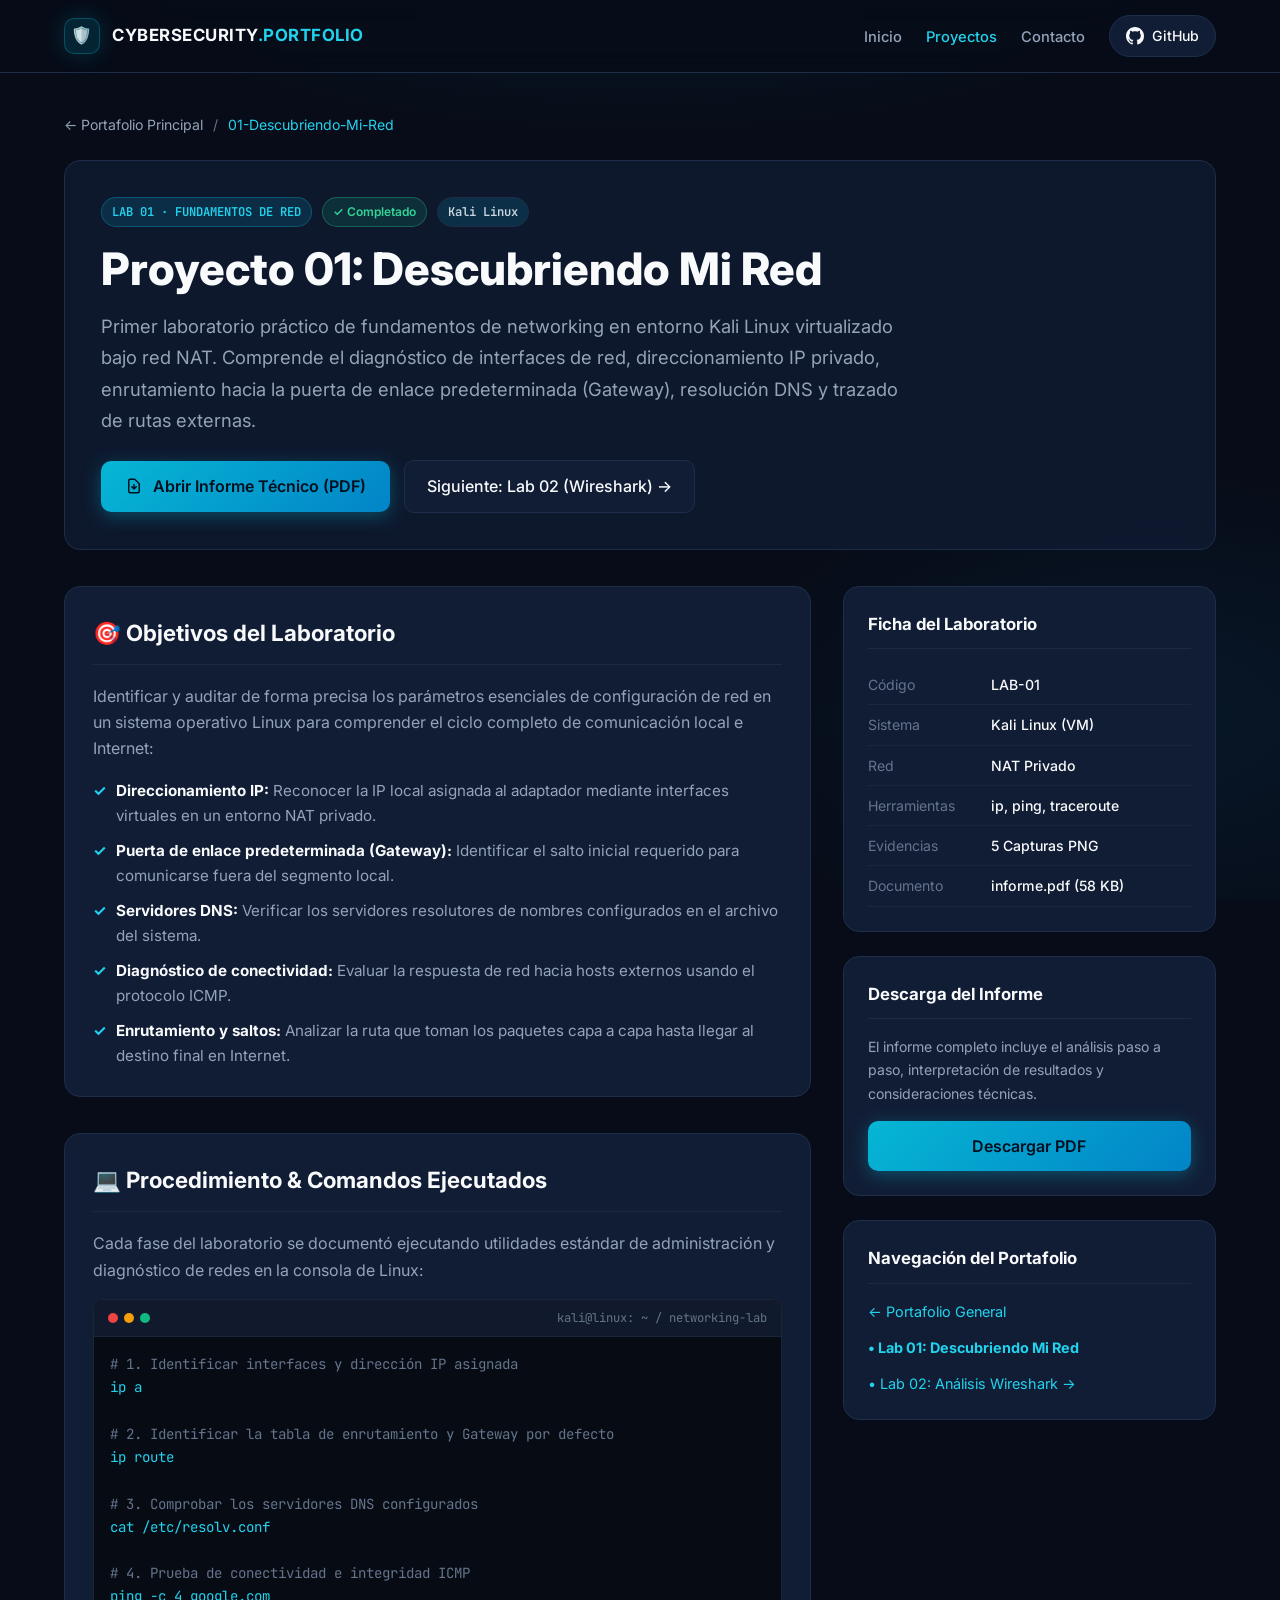
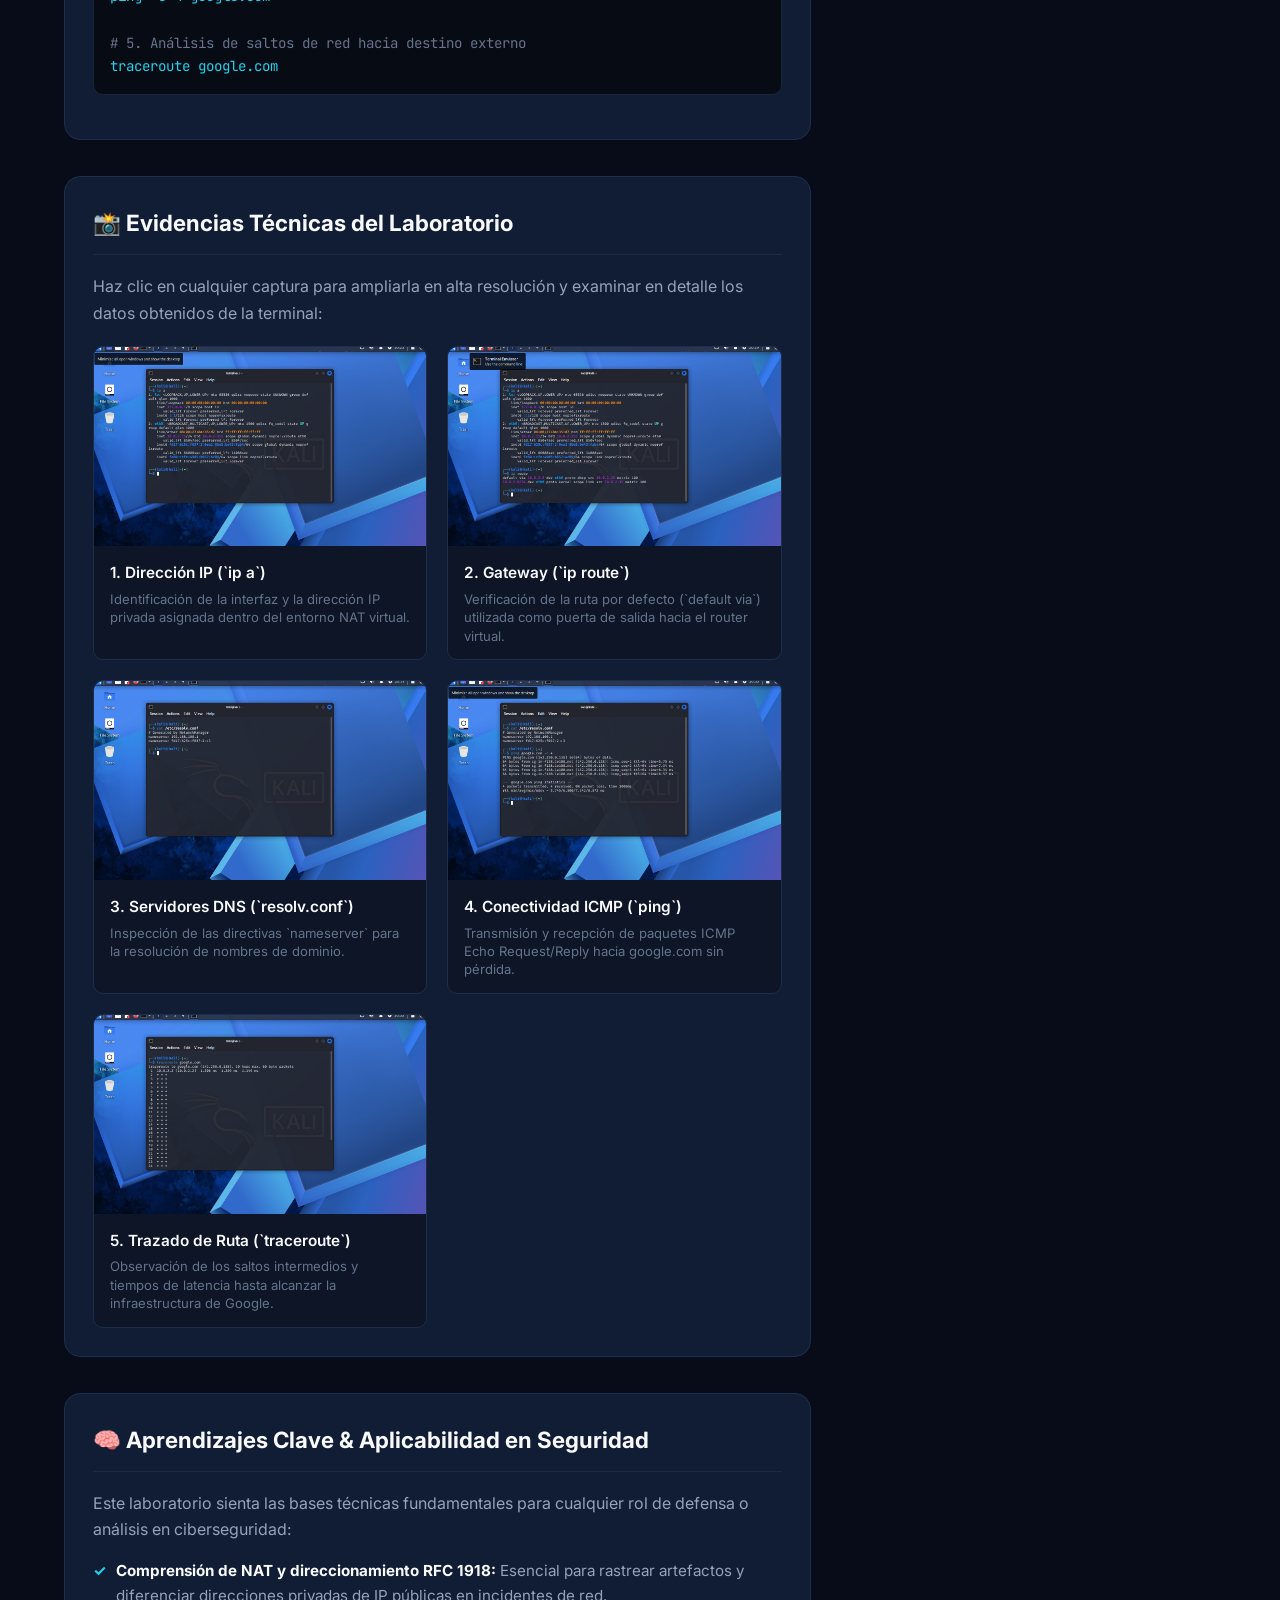
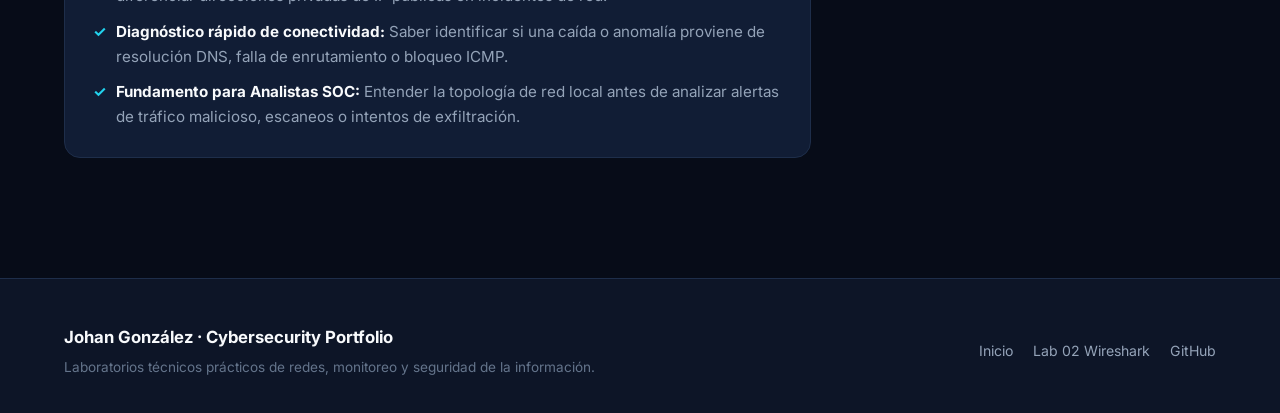
==== 01-Descubriendo-Mi-Red/index.html @ c30f796d "feat: add interactive cybersecurity portfolio website" ====
<!DOCTYPE html>
<html lang="es">

<head>
  <meta charset="UTF-8">
  <meta name="viewport" content="width=device-width, initial-scale=1.0">
  <meta name="description" content="Laboratorio 01: Fundamentos de red y conectividad en Kali Linux - Portafolio de Ciberseguridad de Johan González.">
  <title>Proyecto 01: Descubriendo Mi Red · Cybersecurity Portfolio</title>
  <link rel="preconnect" href="https://fonts.googleapis.com">
  <link rel="preconnect" href="https://fonts.gstatic.com" crossorigin>
  <link href="https://fonts.googleapis.com/css2?family=Inter:wght@400;500;600;700;800&family=JetBrains+Mono:wght@400;500;600&display=swap" rel="stylesheet">
  <link rel="stylesheet" href="../assets/css/style.css">
</head>

<body>
  <!-- Header / Barra de Navegación -->
  <header class="site-header">
    <div class="nav-container">
      <a href="../index.html" class="brand">
        <div class="brand-icon">🛡️</div>
        <div class="brand-title">CYBERSECURITY<span>.PORTFOLIO</span></div>
      </a>
      <nav>
        <ul class="nav-menu">
          <li><a href="../index.html" class="nav-link">Inicio</a></li>
          <li><a href="../index.html#proyectos" class="nav-link active">Proyectos</a></li>
          <li><a href="../index.html#contacto" class="nav-link">Contacto</a></li>
          <li>
            <a href="https://github.com/Johan-Gallegoss/cybersecurity-portfolio" target="_blank" rel="noopener noreferrer" class="btn-github">
              <svg width="18" height="18" viewBox="0 0 24 24" fill="currentColor">
                <path d="M12 0C5.37 0 0 5.37 0 12c0 5.31 3.435 9.795 8.205 11.385.6.105.825-.255.825-.57 0-.285-.015-1.23-.015-2.235-3.015.555-3.795-.735-4.035-1.41-.135-.345-.72-1.41-1.23-1.695-.42-.225-1.02-.78-.015-.795.945-.015 1.62.87 1.845 1.23 1.08 1.815 2.805 1.305 3.495.99.105-.78.42-1.305.765-1.605-2.67-.3-5.46-1.335-5.46-5.925 0-1.305.465-2.385 1.23-3.225-.12-.3-.54-1.53.12-3.18 0 0 1.005-.315 3.3 1.23.96-.27 1.98-.405 3-.405s2.04.135 3 .405c2.295-1.56 3.3-1.23 3.3-1.23.66 1.65.24 2.88.12 3.18.765.84 1.23 1.905 1.23 3.225 0 4.605-2.805 5.625-5.475 5.925.435.375.81 1.095.81 2.22 0 1.605-.015 2.895-.015 3.3 0 .315.225.69.825.57A12.02 12.02 0 0024 12c0-6.63-5.37-12-12-12z"/>
              </svg>
              <span>GitHub</span>
            </a>
          </li>
        </ul>
      </nav>
    </div>
  </header>

  <!-- Contenedor Principal -->
  <main class="main-wrapper">
    <!-- Migas de Pan -->
    <nav class="breadcrumb" aria-label="Breadcrumb">
      <a href="../index.html">← Portafolio Principal</a>
      <span>/</span>
      <span style="color: var(--cyan-bright);">01-Descubriendo-Mi-Red</span>
    </nav>

    <!-- Cabecera del Proyecto -->
    <header class="project-detail-header">
      <div class="header-badges">
        <span class="card-badge">LAB 01 · FUNDAMENTOS DE RED</span>
        <span class="status-badge completed">✓ Completado</span>
        <span class="card-badge" style="color: #cbd5e1; border-color: var(--border-subtle);">Kali Linux</span>
      </div>
      <h1>Proyecto 01: Descubriendo Mi Red</h1>
      <p class="project-lead">
        Primer laboratorio práctico de fundamentos de networking en entorno Kali Linux virtualizado bajo red NAT.
        Comprende el diagnóstico de interfaces de red, direccionamiento IP privado, enrutamiento hacia la puerta de enlace predeterminada (Gateway), resolución DNS y trazado de rutas externas.
      </p>
      <div class="header-cta-row">
        <a href="./informe.pdf" target="_blank" rel="noopener noreferrer" class="btn-primary">
          <svg width="18" height="18" fill="none" stroke="currentColor" stroke-width="2" viewBox="0 0 24 24">
            <path stroke-linecap="round" stroke-linejoin="round" d="M12 10v6m0 0l-3-3m3 3l3-3m2 8H7a2 2 0 01-2-2V5a2 2 0 012-2h5.586a1 1 0 01.707.293l5.414 5.414a1 1 0 01.293.707V19a2 2 0 01-2 2z"/>
          </svg>
          Abrir Informe Técnico (PDF)
        </a>
        <a href="../02-Wireshark-Traffic-Analysis/index.html" class="btn-secondary">
          Siguiente: Lab 02 (Wireshark) →
        </a>
      </div>
    </header>

    <!-- Contenido y Sidebar -->
    <div class="detail-grid">
      <!-- Columna Principal -->
      <section class="detail-main">
        <!-- Bloque de Objetivos -->
        <article class="content-block">
          <h2>🎯 Objetivos del Laboratorio</h2>
          <p>
            Identificar y auditar de forma precisa los parámetros esenciales de configuración de red en un sistema operativo Linux para comprender el ciclo completo de comunicación local e Internet:
          </p>
          <ul class="check-list">
            <li><span class="check-icon">✓</span> <span><strong>Direccionamiento IP:</strong> Reconocer la IP local asignada al adaptador mediante interfaces virtuales en un entorno NAT privado.</span></li>
            <li><span class="check-icon">✓</span> <span><strong>Puerta de enlace predeterminada (Gateway):</strong> Identificar el salto inicial requerido para comunicarse fuera del segmento local.</span></li>
            <li><span class="check-icon">✓</span> <span><strong>Servidores DNS:</strong> Verificar los servidores resolutores de nombres configurados en el archivo del sistema.</span></li>
            <li><span class="check-icon">✓</span> <span><strong>Diagnóstico de conectividad:</strong> Evaluar la respuesta de red hacia hosts externos usando el protocolo ICMP.</span></li>
            <li><span class="check-icon">✓</span> <span><strong>Enrutamiento y saltos:</strong> Analizar la ruta que toman los paquetes capa a capa hasta llegar al destino final en Internet.</span></li>
          </ul>
        </article>

        <!-- Bloque de Procedimiento y Comandos -->
        <article class="content-block">
          <h2>💻 Procedimiento &amp; Comandos Ejecutados</h2>
          <p>
            Cada fase del laboratorio se documentó ejecutando utilidades estándar de administración y diagnóstico de redes en la consola de Linux:
          </p>

          <div class="terminal-block">
            <div class="terminal-header">
              <div class="terminal-dots">
                <span class="dot red"></span>
                <span class="dot yellow"></span>
                <span class="dot green"></span>
              </div>
              <span class="terminal-title">kali@linux: ~ / networking-lab</span>
            </div>
            <div class="terminal-body">
              <span class="comment"># 1. Identificar interfaces y dirección IP asignada</span><br>
              <span class="cmd">ip a</span><br><br>
              <span class="comment"># 2. Identificar la tabla de enrutamiento y Gateway por defecto</span><br>
              <span class="cmd">ip route</span><br><br>
              <span class="comment"># 3. Comprobar los servidores DNS configurados</span><br>
              <span class="cmd">cat /etc/resolv.conf</span><br><br>
              <span class="comment"># 4. Prueba de conectividad e integridad ICMP</span><br>
              <span class="cmd">ping -c 4 google.com</span><br><br>
              <span class="comment"># 5. Análisis de saltos de red hacia destino externo</span><br>
              <span class="cmd">traceroute google.com</span>
            </div>
          </div>
        </article>

        <!-- Bloque de Evidencia / Capturas -->
        <article class="content-block">
          <h2>📸 Evidencias Técnicas del Laboratorio</h2>
          <p>
            Haz clic en cualquier captura para ampliarla en alta resolución y examinar en detalle los datos obtenidos de la terminal:
          </p>

          <div class="evidence-gallery">
            <!-- Captura 1 -->
            <div class="evidence-card" tabindex="0">
              <div class="evidence-thumb-wrap">
                <img src="./capturas/captura1_ip.png" alt="Captura 1: Identificación de dirección IP con ip a" loading="lazy">
                <div class="zoom-overlay">🔍 Ver captura completa</div>
              </div>
              <div class="evidence-info">
                <h4>1. Dirección IP (`ip a`)</h4>
                <p>Identificación de la interfaz y la dirección IP privada asignada dentro del entorno NAT virtual.</p>
              </div>
            </div>

            <!-- Captura 2 -->
            <div class="evidence-card" tabindex="0">
              <div class="evidence-thumb-wrap">
                <img src="./capturas/captura2_gateway.png" alt="Captura 2: Identificación de Gateway con ip route" loading="lazy">
                <div class="zoom-overlay">🔍 Ver captura completa</div>
              </div>
              <div class="evidence-info">
                <h4>2. Gateway (`ip route`)</h4>
                <p>Verificación de la ruta por defecto (`default via`) utilizada como puerta de salida hacia el router virtual.</p>
              </div>
            </div>

            <!-- Captura 3 -->
            <div class="evidence-card" tabindex="0">
              <div class="evidence-thumb-wrap">
                <img src="./capturas/captura3_dns.png" alt="Captura 3: Servidores DNS en /etc/resolv.conf" loading="lazy">
                <div class="zoom-overlay">🔍 Ver captura completa</div>
              </div>
              <div class="evidence-info">
                <h4>3. Servidores DNS (`resolv.conf`)</h4>
                <p>Inspección de las directivas `nameserver` para la resolución de nombres de dominio.</p>
              </div>
            </div>

            <!-- Captura 4 -->
            <div class="evidence-card" tabindex="0">
              <div class="evidence-thumb-wrap">
                <img src="./capturas/captura4_ping.png" alt="Captura 4: Prueba de conectividad con ping" loading="lazy">
                <div class="zoom-overlay">🔍 Ver captura completa</div>
              </div>
              <div class="evidence-info">
                <h4>4. Conectividad ICMP (`ping`)</h4>
                <p>Transmisión y recepción de paquetes ICMP Echo Request/Reply hacia google.com sin pérdida.</p>
              </div>
            </div>

            <!-- Captura 5 -->
            <div class="evidence-card" tabindex="0">
              <div class="evidence-thumb-wrap">
                <img src="./capturas/captura5_traceroute.png" alt="Captura 5: Trazado de ruta con traceroute" loading="lazy">
                <div class="zoom-overlay">🔍 Ver captura completa</div>
              </div>
              <div class="evidence-info">
                <h4>5. Trazado de Ruta (`traceroute`)</h4>
                <p>Observación de los saltos intermedios y tiempos de latencia hasta alcanzar la infraestructura de Google.</p>
              </div>
            </div>
          </div>
        </article>

        <!-- Bloque de Conclusiones -->
        <article class="content-block">
          <h2>🧠 Aprendizajes Clave &amp; Aplicabilidad en Seguridad</h2>
          <p>
            Este laboratorio sienta las bases técnicas fundamentales para cualquier rol de defensa o análisis en ciberseguridad:
          </p>
          <ul class="check-list">
            <li><span class="check-icon">✓</span> <span><strong>Comprensión de NAT y direccionamiento RFC 1918:</strong> Esencial para rastrear artefactos y diferenciar direcciones privadas de IP públicas en incidentes de red.</span></li>
            <li><span class="check-icon">✓</span> <span><strong>Diagnóstico rápido de conectividad:</strong> Saber identificar si una caída o anomalía proviene de resolución DNS, falla de enrutamiento o bloqueo ICMP.</span></li>
            <li><span class="check-icon">✓</span> <span><strong>Fundamento para Analistas SOC:</strong> Entender la topología de red local antes de analizar alertas de tráfico malicioso, escaneos o intentos de exfiltración.</span></li>
          </ul>
        </article>
      </section>

      <!-- Sidebar -->
      <aside class="detail-sidebar">
        <div class="sidebar-card">
          <h3>Ficha del Laboratorio</h3>
          <table class="meta-table">
            <tbody>
              <tr>
                <td>Código</td>
                <td>LAB-01</td>
              </tr>
              <tr>
                <td>Sistema</td>
                <td>Kali Linux (VM)</td>
              </tr>
              <tr>
                <td>Red</td>
                <td>NAT Privado</td>
              </tr>
              <tr>
                <td>Herramientas</td>
                <td>ip, ping, traceroute</td>
              </tr>
              <tr>
                <td>Evidencias</td>
                <td>5 Capturas PNG</td>
              </tr>
              <tr>
                <td>Documento</td>
                <td>informe.pdf (58 KB)</td>
              </tr>
            </tbody>
          </table>
        </div>

        <div class="sidebar-card">
          <h3>Descarga del Informe</h3>
          <p style="font-size: 0.88rem; color: var(--text-secondary); margin-bottom: 16px;">
            El informe completo incluye el análisis paso a paso, interpretación de resultados y consideraciones técnicas.
          </p>
          <a href="./informe.pdf" target="_blank" rel="noopener noreferrer" class="btn-primary" style="width: 100%; justify-content: center;">
            Descargar PDF
          </a>
        </div>

        <div class="sidebar-card">
          <h3>Navegación del Portafolio</h3>
          <ul style="list-style: none; display: flex; flex-direction: column; gap: 12px; font-size: 0.9rem;">
            <li><a href="../index.html">← Portafolio General</a></li>
            <li><strong style="color: var(--cyan-bright);">• Lab 01: Descubriendo Mi Red</strong></li>
            <li><a href="../02-Wireshark-Traffic-Analysis/index.html">• Lab 02: Análisis Wireshark →</a></li>
          </ul>
        </div>
      </aside>
    </div>
  </main>

  <!-- Footer -->
  <footer class="site-footer">
    <div class="footer-container">
      <div class="footer-info">
        <h4>Johan González · Cybersecurity Portfolio</h4>
        <p>Laboratorios técnicos prácticos de redes, monitoreo y seguridad de la información.</p>
      </div>
      <div class="footer-links">
        <a href="../index.html">Inicio</a>
        <a href="../02-Wireshark-Traffic-Analysis/index.html">Lab 02 Wireshark</a>
        <a href="https://github.com/Johan-Gallegoss/cybersecurity-portfolio" target="_blank" rel="noopener noreferrer">GitHub</a>
      </div>
    </div>
  </footer>

  <script src="../assets/js/main.js"></script>
</body>

</html>
---- assets/css/style.css ----
/* ==========================================================================
   Cybersecurity Portfolio - Estilos Principales
   Diseño: Tema Oscuro Tecnológico (Deep Navy, Slate & Cyber Cyan)
   ========================================================================== */

:root {
  --bg-primary: #070c18;
  --bg-secondary: #0d1527;
  --bg-card: #111d35;
  --bg-card-hover: #162544;
  --bg-card-glass: rgba(17, 29, 53, 0.75);
  --bg-terminal: #070b14;

  --border-subtle: #1e2e4a;
  --border-accent: rgba(34, 211, 238, 0.25);
  --border-accent-bright: #22d3ee;

  --cyan-primary: #06b6d4;
  --cyan-bright: #22d3ee;
  --cyan-glow: #67e8f9;
  --cyan-dim: rgba(6, 182, 212, 0.15);
  --cyan-dim-border: rgba(6, 182, 212, 0.3);

  --accent-amber: #f59e0b;
  --accent-amber-dim: rgba(245, 158, 11, 0.15);
  --accent-emerald: #10b981;
  --accent-emerald-dim: rgba(16, 185, 129, 0.15);

  --text-primary: #f8fafc;
  --text-secondary: #94a3b8;
  --text-muted: #64748b;

  --radius-sm: 6px;
  --radius-md: 10px;
  --radius-lg: 16px;
  --radius-full: 9999px;

  --shadow-card: 0 10px 30px -10px rgba(0, 0, 0, 0.5);
  --shadow-glow: 0 0 25px rgba(34, 211, 238, 0.18);

  --font-sans: 'Inter', -apple-system, BlinkMacSystemFont, 'Segoe UI', Roboto, Helvetica, Arial, sans-serif;
  --font-mono: 'JetBrains Mono', 'Fira Code', Consolas, Monaco, monospace;

  --transition-normal: 0.25s cubic-bezier(0.4, 0, 0.2, 1);
}

/* Reset y base */
*, *::before, *::after {
  box-sizing: border-box;
  margin: 0;
  padding: 0;
}

html {
  scroll-behavior: smooth;
}

body {
  font-family: var(--font-sans);
  background-color: var(--bg-primary);
  color: var(--text-primary);
  line-height: 1.65;
  min-height: 100vh;
  display: flex;
  flex-direction: column;
  background-image: 
    radial-gradient(ellipse 80% 50% at 50% -20%, rgba(6, 182, 212, 0.15), transparent 70%),
    radial-gradient(ellipse 50% 40% at 90% 80%, rgba(14, 165, 233, 0.08), transparent 70%);
  background-attachment: fixed;
}

a {
  color: var(--cyan-bright);
  text-decoration: none;
  transition: color var(--transition-normal);
}

a:hover {
  color: var(--cyan-glow);
}

/* ==========================================================================
   Header & Navegación
   ========================================================================== */
.site-header {
  position: sticky;
  top: 0;
  z-index: 100;
  background: rgba(7, 12, 24, 0.85);
  backdrop-filter: blur(14px);
  -webkit-backdrop-filter: blur(14px);
  border-bottom: 1px solid var(--border-subtle);
  padding: 0 5%;
}

.nav-container {
  max-width: 1200px;
  margin: 0 auto;
  height: 72px;
  display: flex;
  justify-content: space-between;
  align-items: center;
  gap: 20px;
}

.brand {
  display: flex;
  align-items: center;
  gap: 12px;
  font-weight: 700;
  letter-spacing: 0.5px;
  color: var(--text-primary);
  font-size: 1.05rem;
}

.brand-icon {
  width: 36px;
  height: 36px;
  background: var(--cyan-dim);
  border: 1px solid var(--cyan-dim-border);
  border-radius: var(--radius-md);
  display: flex;
  align-items: center;
  justify-content: center;
  color: var(--cyan-bright);
  box-shadow: var(--shadow-glow);
}

.brand-title span {
  color: var(--cyan-bright);
}

.nav-menu {
  display: flex;
  align-items: center;
  gap: 24px;
  list-style: none;
}

.nav-link {
  color: var(--text-secondary);
  font-size: 0.92rem;
  font-weight: 500;
  transition: color var(--transition-normal);
}

.nav-link:hover, .nav-link.active {
  color: var(--cyan-bright);
}

.btn-github {
  display: inline-flex;
  align-items: center;
  gap: 8px;
  background: var(--bg-card);
  color: var(--text-primary);
  padding: 8px 16px;
  border-radius: var(--radius-full);
  border: 1px solid var(--border-subtle);
  font-size: 0.88rem;
  font-weight: 500;
  transition: all var(--transition-normal);
}

.btn-github:hover {
  background: var(--bg-card-hover);
  border-color: var(--cyan-bright);
  color: var(--text-primary);
  transform: translateY(-1px);
}

/* ==========================================================================
   Contenedor Principal
   ========================================================================== */
.main-wrapper {
  flex: 1;
  max-width: 1200px;
  width: 90%;
  margin: 40px auto 80px auto;
}

/* ==========================================================================
   Hero Section
   ========================================================================== */
.hero {
  padding: 40px 0 60px 0;
  display: grid;
  grid-template-columns: 1fr;
  gap: 28px;
}

.badge-tag {
  display: inline-flex;
  align-items: center;
  gap: 8px;
  background: var(--cyan-dim);
  border: 1px solid var(--cyan-dim-border);
  color: var(--cyan-bright);
  padding: 6px 14px;
  border-radius: var(--radius-full);
  font-size: 0.8rem;
  font-weight: 600;
  letter-spacing: 0.5px;
  text-transform: uppercase;
  width: fit-content;
}

.badge-tag .pulse-dot {
  width: 8px;
  height: 8px;
  background-color: var(--cyan-bright);
  border-radius: 50%;
  box-shadow: 0 0 10px var(--cyan-bright);
  animation: pulse 2s infinite;
}

@keyframes pulse {
  0% { opacity: 1; transform: scale(1); }
  50% { opacity: 0.4; transform: scale(0.85); }
  100% { opacity: 1; transform: scale(1); }
}

.hero h1 {
  font-size: clamp(2.4rem, 5vw, 3.8rem);
  font-weight: 800;
  line-height: 1.15;
  letter-spacing: -0.5px;
}

.hero h1 .gradient-text {
  background: linear-gradient(135deg, #f8fafc 30%, var(--cyan-bright) 100%);
  -webkit-background-clip: text;
  -webkit-text-fill-color: transparent;
}

.hero-subtitle {
  font-size: 1.25rem;
  color: var(--cyan-glow);
  font-weight: 500;
  margin-top: -8px;
}

.hero-description {
  max-width: 760px;
  color: var(--text-secondary);
  font-size: 1.05rem;
  line-height: 1.75;
}

.hero-actions {
  display: flex;
  flex-wrap: wrap;
  gap: 16px;
  margin-top: 10px;
}

.btn-primary {
  display: inline-flex;
  align-items: center;
  gap: 10px;
  background: linear-gradient(135deg, var(--cyan-primary), #0284c7);
  color: #04101e;
  font-weight: 600;
  padding: 12px 24px;
  border-radius: var(--radius-md);
  box-shadow: 0 4px 18px rgba(6, 182, 212, 0.35);
  transition: all var(--transition-normal);
  border: none;
  cursor: pointer;
}

.btn-primary:hover {
  transform: translateY(-2px);
  box-shadow: 0 6px 24px rgba(6, 182, 212, 0.5);
  color: #020b15;
}

.btn-secondary {
  display: inline-flex;
  align-items: center;
  gap: 10px;
  background: var(--bg-card);
  color: var(--text-primary);
  font-weight: 500;
  padding: 12px 22px;
  border-radius: var(--radius-md);
  border: 1px solid var(--border-subtle);
  transition: all var(--transition-normal);
}

.btn-secondary:hover {
  background: var(--bg-card-hover);
  border-color: var(--cyan-bright);
  color: var(--text-primary);
  transform: translateY(-2px);
}

/* ==========================================================================
   Stats / Highlights Bar
   ========================================================================== */
.highlight-strip {
  display: grid;
  grid-template-columns: repeat(auto-fit, minmax(220px, 1fr));
  gap: 16px;
  margin: 10px 0 60px 0;
}

.stat-box {
  background: var(--bg-card-glass);
  backdrop-filter: blur(8px);
  border: 1px solid var(--border-subtle);
  border-radius: var(--radius-lg);
  padding: 20px;
  display: flex;
  align-items: center;
  gap: 16px;
  transition: border-color var(--transition-normal);
}

.stat-box:hover {
  border-color: var(--border-accent);
}

.stat-icon {
  width: 44px;
  height: 44px;
  border-radius: var(--radius-md);
  background: var(--cyan-dim);
  border: 1px solid var(--cyan-dim-border);
  display: flex;
  align-items: center;
  justify-content: center;
  color: var(--cyan-bright);
  font-size: 1.25rem;
  flex-shrink: 0;
}

.stat-info h4 {
  font-size: 1.1rem;
  font-weight: 700;
  color: var(--text-primary);
}

.stat-info p {
  font-size: 0.85rem;
  color: var(--text-secondary);
}

/* ==========================================================================
   Secciones y Títulos
   ========================================================================== */
.section-header {
  margin-bottom: 30px;
}

.section-label {
  color: var(--cyan-bright);
  font-size: 0.82rem;
  font-weight: 700;
  text-transform: uppercase;
  letter-spacing: 1.5px;
  display: block;
  margin-bottom: 6px;
}

.section-title {
  font-size: 2rem;
  font-weight: 700;
  color: var(--text-primary);
}

.section-desc {
  color: var(--text-secondary);
  font-size: 0.98rem;
  margin-top: 6px;
  max-width: 650px;
}

/* ==========================================================================
   Grid de Proyectos & Tarjetas
   ========================================================================== */
.projects-grid {
  display: grid;
  grid-template-columns: repeat(auto-fit, minmax(340px, 1fr));
  gap: 28px;
  margin-bottom: 70px;
}

.project-card {
  background: var(--bg-card-glass);
  backdrop-filter: blur(10px);
  border: 1px solid var(--border-subtle);
  border-radius: var(--radius-lg);
  overflow: hidden;
  display: flex;
  flex-direction: column;
  transition: transform var(--transition-normal), border-color var(--transition-normal), box-shadow var(--transition-normal);
  position: relative;
}

.project-card:hover {
  transform: translateY(-6px);
  border-color: var(--cyan-bright);
  box-shadow: 0 16px 36px -12px rgba(0, 0, 0, 0.6), var(--shadow-glow);
}

.card-top {
  padding: 24px 24px 0 24px;
  display: flex;
  justify-content: space-between;
  align-items: center;
}

.card-badge {
  font-family: var(--font-mono);
  font-size: 0.76rem;
  font-weight: 600;
  color: var(--cyan-bright);
  background: var(--cyan-dim);
  padding: 4px 10px;
  border-radius: var(--radius-full);
  border: 1px solid var(--cyan-dim-border);
}

.status-badge {
  font-size: 0.75rem;
  padding: 4px 10px;
  border-radius: var(--radius-full);
  font-weight: 600;
}

.status-badge.completed {
  background: var(--accent-emerald-dim);
  color: #34d399;
  border: 1px solid rgba(52, 211, 153, 0.3);
}

.status-badge.dev {
  background: var(--accent-amber-dim);
  color: #fbbf24;
  border: 1px solid rgba(251, 191, 36, 0.3);
}

.card-body {
  padding: 20px 24px;
  flex: 1;
  display: flex;
  flex-direction: column;
}

.card-body h3 {
  font-size: 1.35rem;
  font-weight: 700;
  margin-bottom: 10px;
  line-height: 1.3;
}

.card-body p {
  color: var(--text-secondary);
  font-size: 0.94rem;
  line-height: 1.6;
  margin-bottom: 18px;
  flex: 1;
}

.tech-tags {
  display: flex;
  flex-wrap: wrap;
  gap: 7px;
  margin-bottom: 18px;
}

.tech-tag {
  background: rgba(15, 23, 42, 0.8);
  border: 1px solid var(--border-subtle);
  color: #cbd5e1;
  font-size: 0.74rem;
  padding: 4px 9px;
  border-radius: var(--radius-sm);
  font-family: var(--font-mono);
}

.evidence-meta {
  display: flex;
  gap: 16px;
  padding-top: 14px;
  border-top: 1px solid rgba(255, 255, 255, 0.06);
  font-size: 0.83rem;
  color: var(--text-muted);
}

.evidence-meta span {
  display: flex;
  align-items: center;
  gap: 6px;
}

.card-footer {
  padding: 16px 24px;
  background: rgba(13, 21, 39, 0.5);
  border-top: 1px solid var(--border-subtle);
  display: flex;
  justify-content: space-between;
  align-items: center;
  gap: 12px;
}

.btn-card-link {
  display: inline-flex;
  align-items: center;
  gap: 6px;
  font-weight: 600;
  font-size: 0.92rem;
  color: var(--cyan-bright);
}

.btn-card-link:hover {
  gap: 10px;
}

.btn-pdf-quick {
  color: var(--text-secondary);
  font-size: 0.82rem;
  display: inline-flex;
  align-items: center;
  gap: 5px;
  padding: 5px 10px;
  border-radius: var(--radius-sm);
  background: rgba(255, 255, 255, 0.04);
}

.btn-pdf-quick:hover {
  background: rgba(255, 255, 255, 0.09);
  color: var(--text-primary);
}

/* ==========================================================================
   Áreas Técnicas & Skills
   ========================================================================== */
.skills-grid {
  display: grid;
  grid-template-columns: repeat(auto-fit, minmax(260px, 1fr));
  gap: 18px;
  margin-bottom: 70px;
}

.skill-card {
  background: var(--bg-card);
  border: 1px solid var(--border-subtle);
  border-radius: var(--radius-md);
  padding: 20px;
  transition: border-color var(--transition-normal);
}

.skill-card:hover {
  border-color: var(--border-accent);
}

.skill-header {
  display: flex;
  align-items: center;
  gap: 12px;
  margin-bottom: 10px;
}

.skill-icon {
  font-size: 1.4rem;
}

.skill-card h4 {
  font-size: 1.05rem;
  font-weight: 600;
  color: var(--text-primary);
}

.skill-card p {
  font-size: 0.86rem;
  color: var(--text-secondary);
  line-height: 1.5;
}

/* ==========================================================================
   Páginas de Detalle de Proyecto (Lab Views)
   ========================================================================== */
.breadcrumb {
  display: flex;
  align-items: center;
  gap: 10px;
  font-size: 0.88rem;
  color: var(--text-muted);
  margin-bottom: 24px;
}

.breadcrumb a {
  color: var(--text-secondary);
}

.breadcrumb a:hover {
  color: var(--cyan-bright);
}

.project-detail-header {
  background: var(--bg-card-glass);
  backdrop-filter: blur(10px);
  border: 1px solid var(--border-subtle);
  border-radius: var(--radius-lg);
  padding: 36px;
  margin-bottom: 36px;
}

.header-badges {
  display: flex;
  flex-wrap: wrap;
  gap: 10px;
  margin-bottom: 16px;
}

.project-detail-header h1 {
  font-size: clamp(2rem, 4vw, 2.8rem);
  font-weight: 800;
  line-height: 1.2;
  margin-bottom: 14px;
}

.project-lead {
  font-size: 1.15rem;
  color: var(--text-secondary);
  max-width: 820px;
  line-height: 1.7;
  margin-bottom: 24px;
}

.header-cta-row {
  display: flex;
  flex-wrap: wrap;
  align-items: center;
  gap: 14px;
}

.detail-grid {
  display: grid;
  grid-template-columns: 2fr 1fr;
  gap: 32px;
  margin-bottom: 40px;
}

@media (max-width: 900px) {
  .detail-grid {
    grid-template-columns: 1fr;
  }
}

.detail-main {
  display: flex;
  flex-direction: column;
  gap: 36px;
}

.content-block {
  background: var(--bg-card);
  border: 1px solid var(--border-subtle);
  border-radius: var(--radius-lg);
  padding: 28px;
}

.content-block h2 {
  font-size: 1.4rem;
  font-weight: 700;
  margin-bottom: 18px;
  display: flex;
  align-items: center;
  gap: 10px;
  color: var(--text-primary);
  border-bottom: 1px solid rgba(255, 255, 255, 0.06);
  padding-bottom: 12px;
}

.content-block p {
  color: var(--text-secondary);
  margin-bottom: 16px;
}

.check-list {
  list-style: none;
  display: flex;
  flex-direction: column;
  gap: 10px;
  margin-top: 12px;
}

.check-list li {
  display: flex;
  align-items: flex-start;
  gap: 10px;
  color: var(--text-secondary);
  font-size: 0.95rem;
}

.check-list li strong {
  color: var(--text-primary);
}

.check-icon {
  color: var(--cyan-bright);
  font-weight: bold;
  flex-shrink: 0;
}

/* Sidebar de metadatos */
.detail-sidebar {
  display: flex;
  flex-direction: column;
  gap: 24px;
}

.sidebar-card {
  background: var(--bg-card);
  border: 1px solid var(--border-subtle);
  border-radius: var(--radius-lg);
  padding: 24px;
}

.sidebar-card h3 {
  font-size: 1.05rem;
  font-weight: 700;
  margin-bottom: 16px;
  color: var(--text-primary);
  border-bottom: 1px solid rgba(255, 255, 255, 0.06);
  padding-bottom: 10px;
}

.meta-table {
  width: 100%;
  border-collapse: collapse;
}

.meta-table td {
  padding: 8px 0;
  font-size: 0.88rem;
  border-bottom: 1px solid rgba(255, 255, 255, 0.04);
}

.meta-table td:first-child {
  color: var(--text-muted);
  width: 38%;
}

.meta-table td:last-child {
  color: var(--text-primary);
  font-weight: 500;
}

/* Terminal Mockup */
.terminal-block {
  background: var(--bg-terminal);
  border: 1px solid #1a2538;
  border-radius: var(--radius-md);
  overflow: hidden;
  margin: 16px 0;
  font-family: var(--font-mono);
  font-size: 0.88rem;
}

.terminal-header {
  background: #111a2d;
  padding: 8px 14px;
  display: flex;
  align-items: center;
  justify-content: space-between;
  border-bottom: 1px solid #1a2538;
}

.terminal-dots {
  display: flex;
  gap: 6px;
}

.dot {
  width: 10px;
  height: 10px;
  border-radius: 50%;
}
.dot.red { background: #ef4444; }
.dot.yellow { background: #f59e0b; }
.dot.green { background: #10b981; }

.terminal-title {
  color: var(--text-muted);
  font-size: 0.76rem;
}

.terminal-body {
  padding: 16px;
  overflow-x: auto;
  color: #e2e8f0;
}

.terminal-body .cmd {
  color: var(--cyan-bright);
}

.terminal-body .comment {
  color: var(--text-muted);
}

/* ==========================================================================
   Galería de Capturas de Evidencia
   ========================================================================== */
.evidence-gallery {
  display: grid;
  grid-template-columns: repeat(auto-fit, minmax(300px, 1fr));
  gap: 20px;
  margin-top: 20px;
}

.evidence-card {
  background: var(--bg-secondary);
  border: 1px solid var(--border-subtle);
  border-radius: var(--radius-md);
  overflow: hidden;
  transition: all var(--transition-normal);
  cursor: pointer;
  display: flex;
  flex-direction: column;
}

.evidence-card:hover {
  transform: translateY(-4px);
  border-color: var(--cyan-bright);
  box-shadow: 0 10px 25px rgba(0, 0, 0, 0.4);
}

.evidence-thumb-wrap {
  position: relative;
  width: 100%;
  padding-top: 60%;
  background: #000;
  overflow: hidden;
}

.evidence-thumb-wrap img {
  position: absolute;
  top: 0;
  left: 0;
  width: 100%;
  height: 100%;
  object-fit: cover;
  transition: transform 0.3s ease;
}

.evidence-card:hover .evidence-thumb-wrap img {
  transform: scale(1.03);
}

.zoom-overlay {
  position: absolute;
  inset: 0;
  background: rgba(6, 182, 212, 0.25);
  display: flex;
  align-items: center;
  justify-content: center;
  opacity: 0;
  transition: opacity 0.2s ease;
  color: #fff;
  font-weight: 600;
  font-size: 0.88rem;
  gap: 8px;
}

.evidence-card:hover .zoom-overlay {
  opacity: 1;
}

.evidence-info {
  padding: 14px 16px;
  flex: 1;
}

.evidence-info h4 {
  font-size: 0.96rem;
  font-weight: 600;
  color: var(--text-primary);
  margin-bottom: 4px;
}

.evidence-info p {
  font-size: 0.82rem;
  color: var(--text-muted);
  line-height: 1.4;
  margin-bottom: 0;
}

/* ==========================================================================
   Modal / Lightbox para Imágenes
   ========================================================================== */
.lightbox-modal {
  display: none;
  position: fixed;
  inset: 0;
  z-index: 999;
  background: rgba(4, 8, 16, 0.92);
  backdrop-filter: blur(12px);
  align-items: center;
  justify-content: center;
  padding: 24px;
}

.lightbox-modal.active {
  display: flex;
}

.lightbox-container {
  max-width: 1100px;
  width: 100%;
  max-height: 90vh;
  display: flex;
  flex-direction: column;
  background: var(--bg-card);
  border: 1px solid var(--border-accent);
  border-radius: var(--radius-lg);
  overflow: hidden;
  box-shadow: 0 25px 60px rgba(0, 0, 0, 0.8);
  animation: modalIn 0.2s ease-out;
}

@keyframes modalIn {
  from { opacity: 0; transform: scale(0.96); }
  to { opacity: 1; transform: scale(1); }
}

.lightbox-top {
  display: flex;
  justify-content: space-between;
  align-items: center;
  padding: 14px 20px;
  background: var(--bg-secondary);
  border-bottom: 1px solid var(--border-subtle);
}

.lightbox-caption {
  font-weight: 600;
  color: var(--text-primary);
  font-size: 0.95rem;
}

.lightbox-close {
  background: transparent;
  border: none;
  color: var(--text-secondary);
  font-size: 1.5rem;
  cursor: pointer;
  line-height: 1;
  padding: 4px;
}

.lightbox-close:hover {
  color: var(--cyan-bright);
}

.lightbox-img-wrapper {
  overflow: auto;
  display: flex;
  align-items: center;
  justify-content: center;
  background: #020610;
  padding: 12px;
}

.lightbox-img-wrapper img {
  max-width: 100%;
  max-height: 75vh;
  object-fit: contain;
  border-radius: var(--radius-sm);
}

/* ==========================================================================
   Footer
   ========================================================================== */
.site-footer {
  border-top: 1px solid var(--border-subtle);
  background: var(--bg-secondary);
  padding: 45px 5% 35px 5%;
  margin-top: auto;
}

.footer-container {
  max-width: 1200px;
  margin: 0 auto;
  display: flex;
  justify-content: space-between;
  align-items: center;
  flex-wrap: wrap;
  gap: 20px;
}

.footer-info h4 {
  font-size: 1.05rem;
  color: var(--text-primary);
  margin-bottom: 4px;
}

.footer-info p {
  font-size: 0.85rem;
  color: var(--text-muted);
}

.footer-links {
  display: flex;
  align-items: center;
  gap: 20px;
}

.footer-links a {
  color: var(--text-secondary);
  font-size: 0.88rem;
}

.footer-links a:hover {
  color: var(--cyan-bright);
}

/* ==========================================================================
   Responsive Breakpoints
   ========================================================================== */
@media (max-width: 768px) {
  .nav-menu {
    gap: 14px;
  }
  .hero {
    padding: 20px 0 40px 0;
  }
  .hero h1 {
    font-size: 2.2rem;
  }
  .project-detail-header {
    padding: 24px;
  }
  .projects-grid {
    grid-template-columns: 1fr;
  }
}
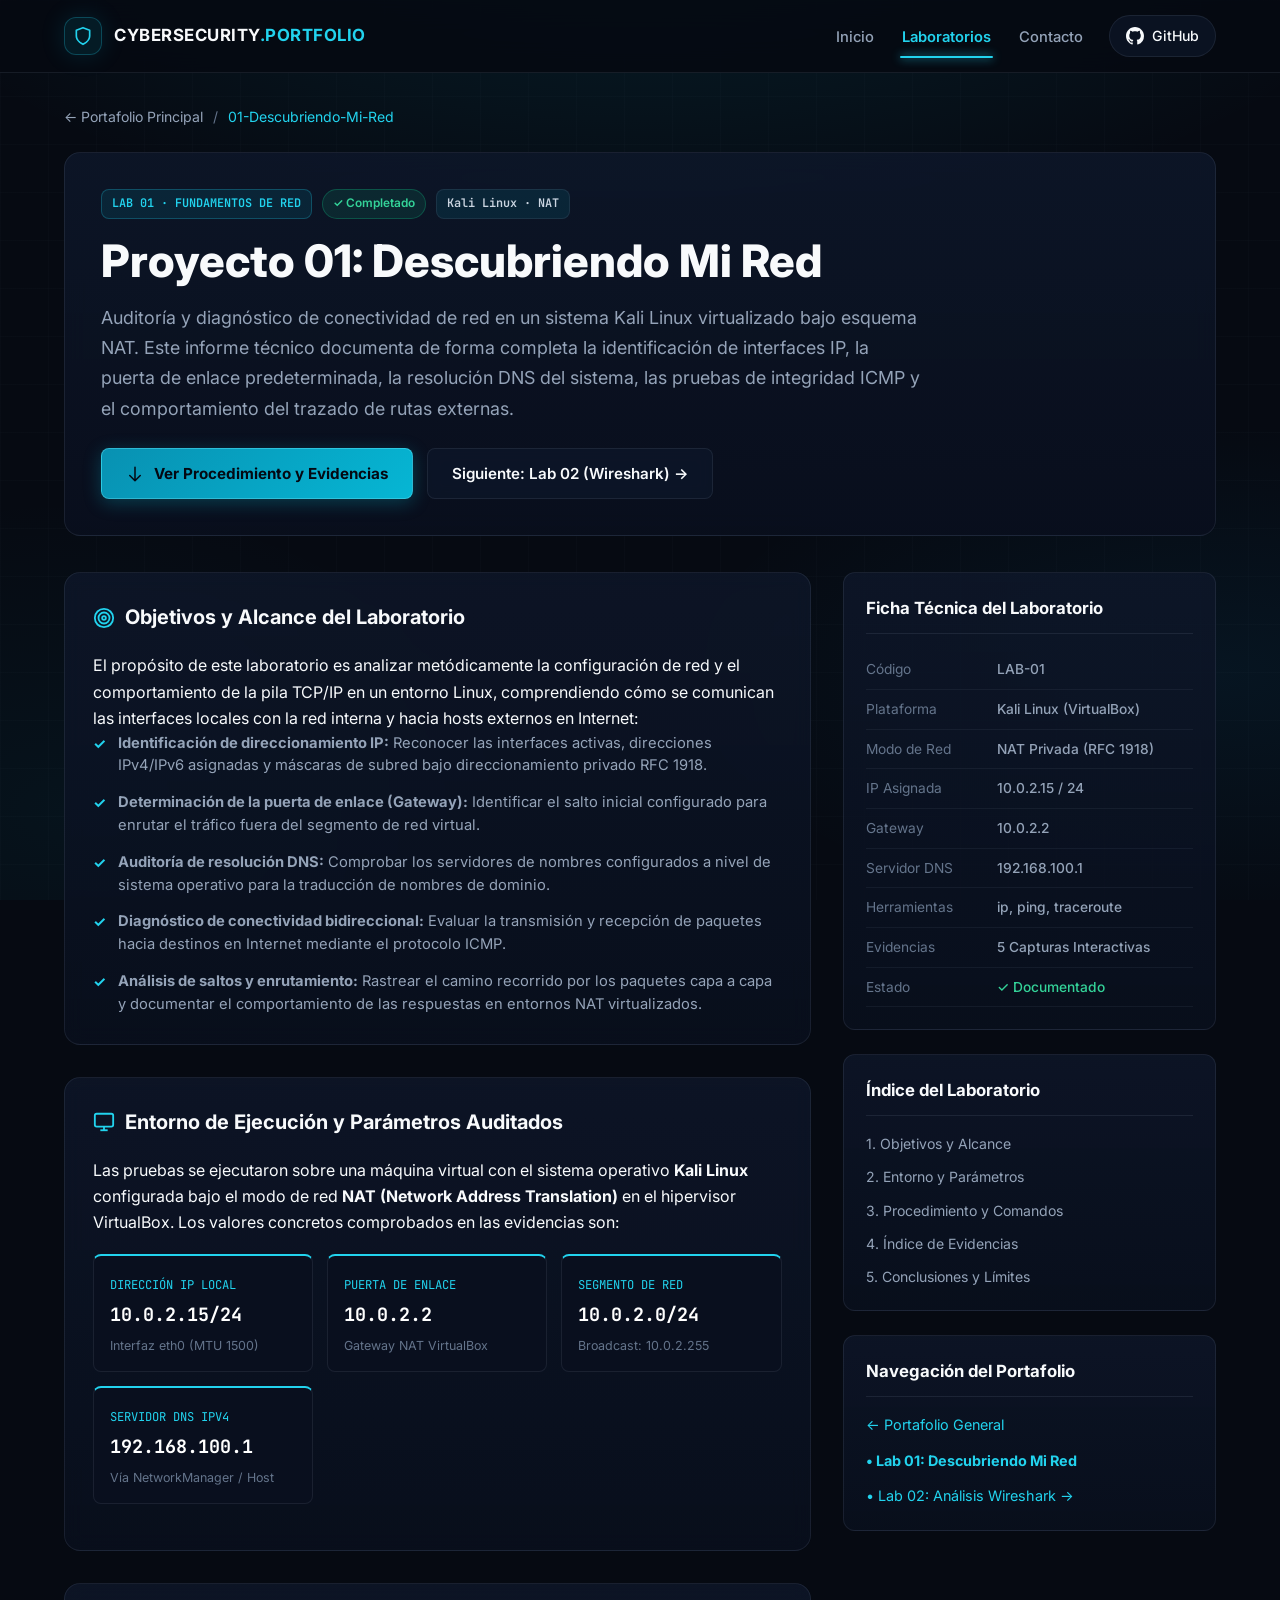
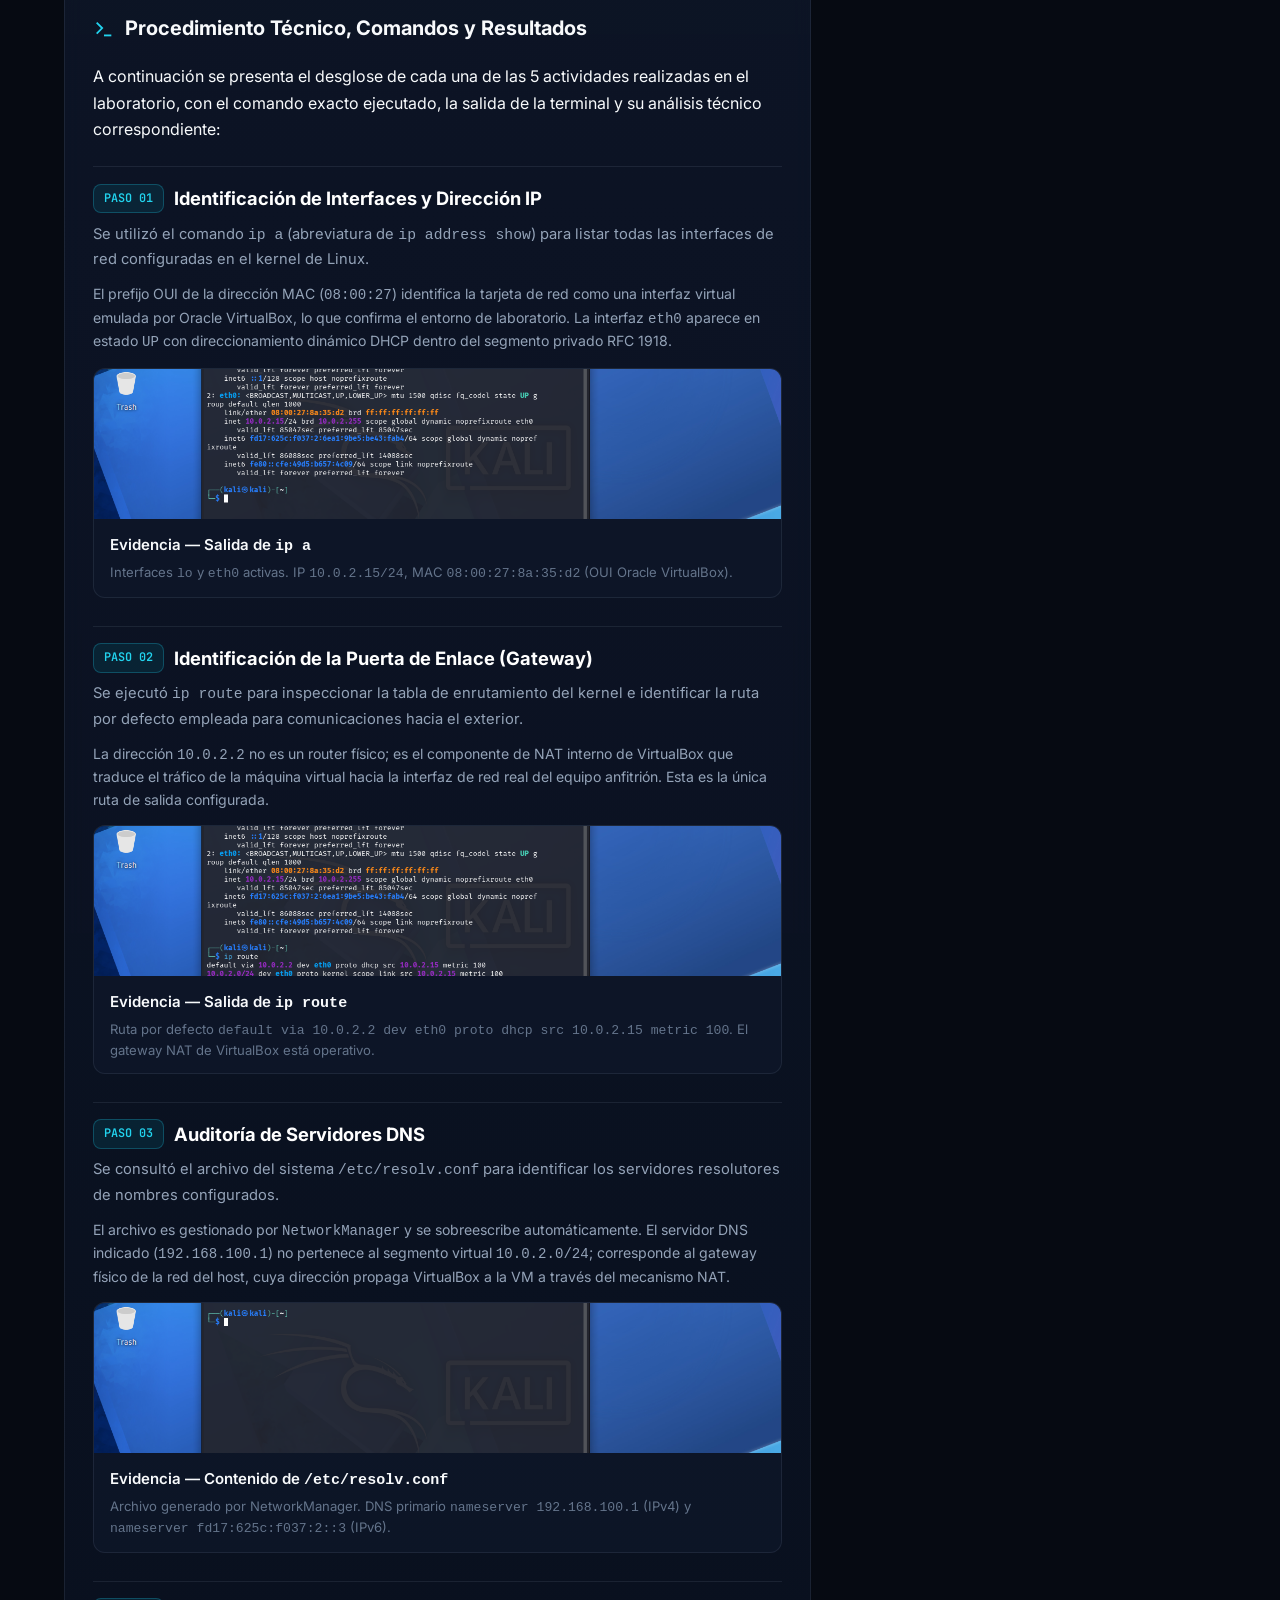
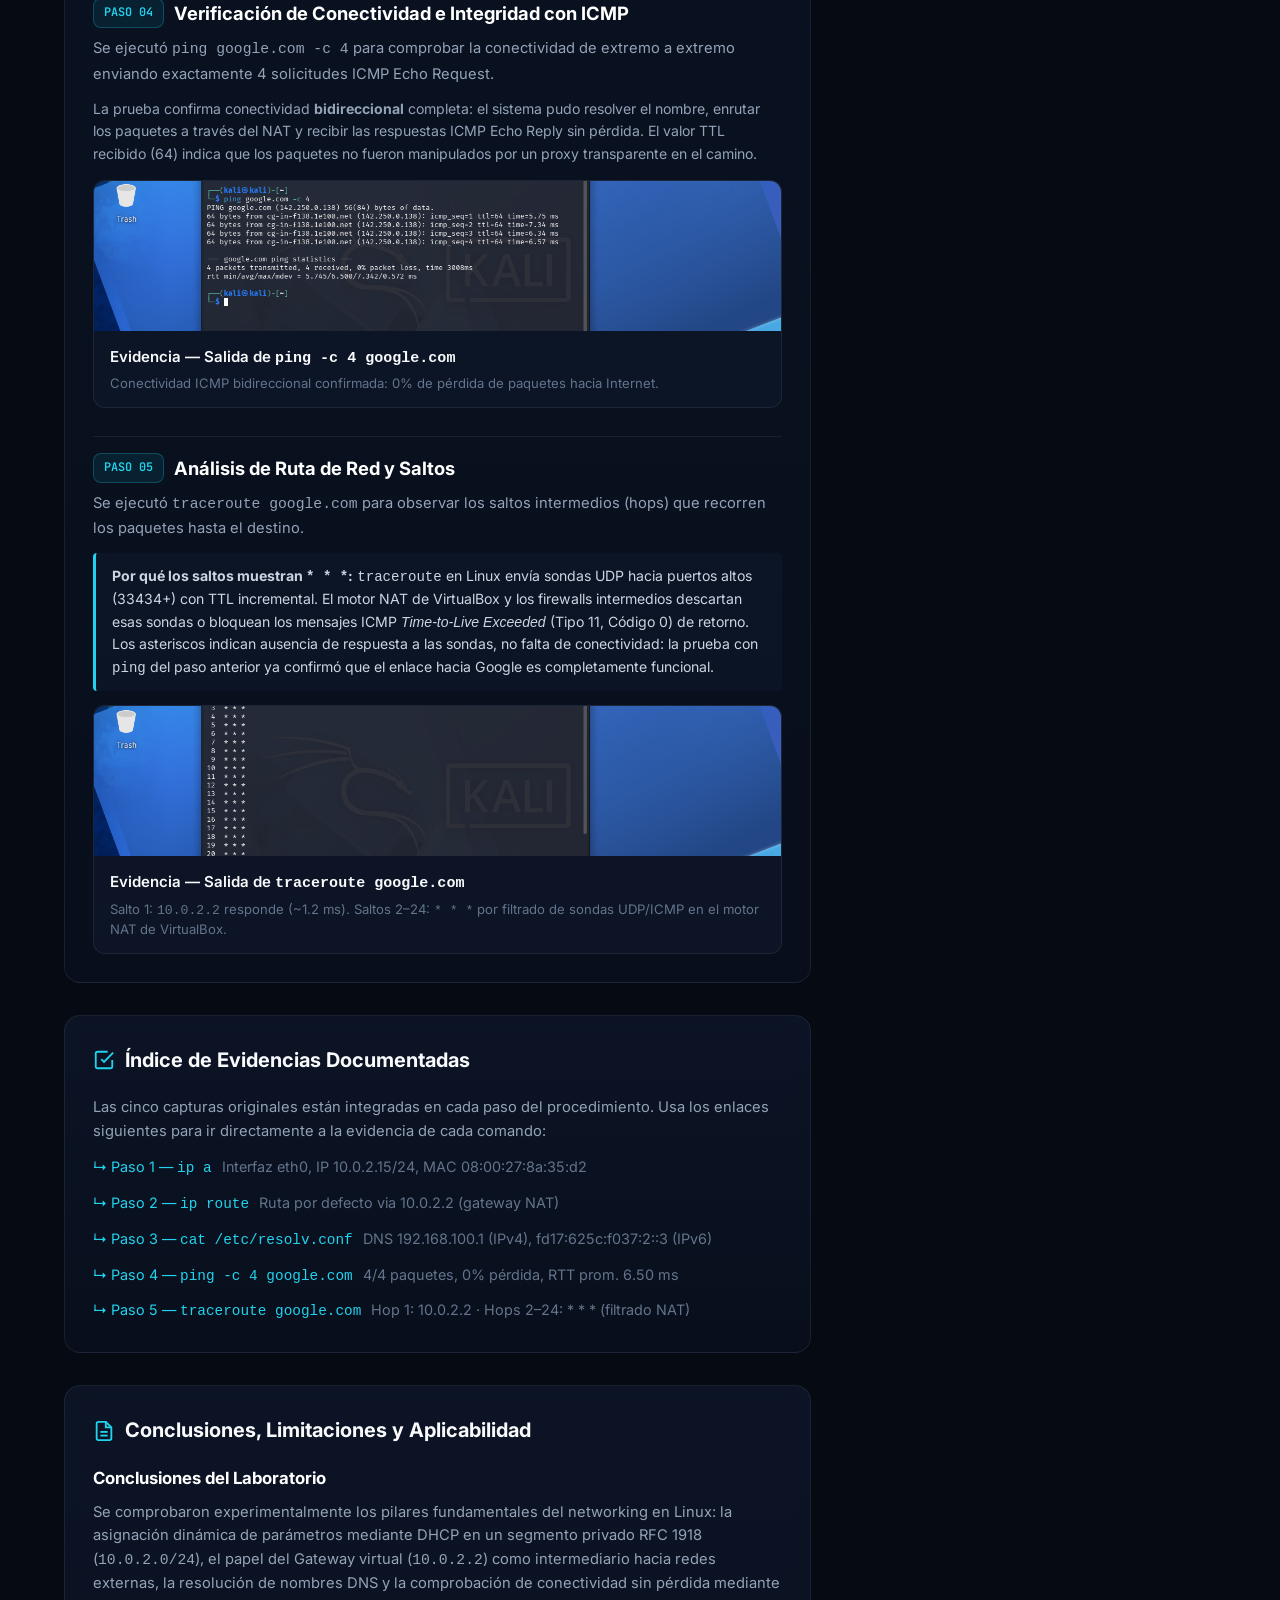
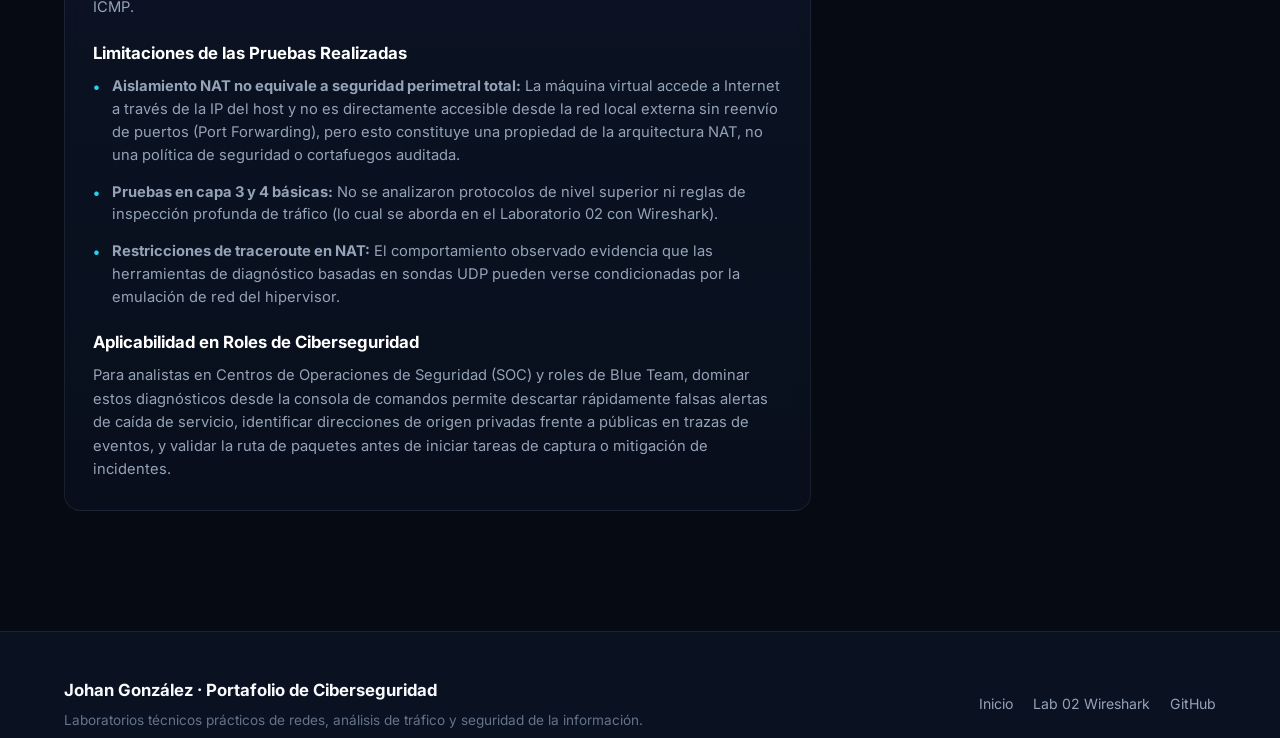
==== commit 1ced322d: "feat: migrar laboratorios a reportes web, remover PDFs y modernizar portafolio" ====
--- a/01-Descubriendo-Mi-Red/index.html
+++ b/01-Descubriendo-Mi-Red/index.html
@@ -4,8 +4,8 @@
 <head>
   <meta charset="UTF-8">
   <meta name="viewport" content="width=device-width, initial-scale=1.0">
-  <meta name="description" content="Laboratorio 01: Fundamentos de red y conectividad en Kali Linux - Portafolio de Ciberseguridad de Johan González.">
-  <title>Proyecto 01: Descubriendo Mi Red · Cybersecurity Portfolio</title>
+  <meta name="description" content="Laboratorio 01: Fundamentos de red, diagnóstico de conectividad y análisis de enrutamiento en Kali Linux. Portafolio de Ciberseguridad de Johan González.">
+  <title>Proyecto 01: Descubriendo Mi Red · Portafolio de Ciberseguridad</title>
   <link rel="preconnect" href="https://fonts.googleapis.com">
   <link rel="preconnect" href="https://fonts.gstatic.com" crossorigin>
   <link href="https://fonts.googleapis.com/css2?family=Inter:wght@400;500;600;700;800&family=JetBrains+Mono:wght@400;500;600&display=swap" rel="stylesheet">
@@ -13,21 +13,28 @@
 </head>
 
 <body>
-  <!-- Header / Barra de Navegación -->
+
+  <!-- =====================================================================
+       HEADER / Barra de Navegación
+       ===================================================================== -->
   <header class="site-header">
     <div class="nav-container">
       <a href="../index.html" class="brand">
-        <div class="brand-icon">🛡️</div>
+        <div class="brand-icon">
+          <svg width="20" height="20" viewBox="0 0 24 24" fill="none" stroke="currentColor" stroke-width="2" stroke-linecap="round" stroke-linejoin="round" aria-hidden="true">
+            <path d="M12 22s8-4 8-10V5l-8-3-8 3v7c0 6 8 10 8 10z"/>
+          </svg>
+        </div>
         <div class="brand-title">CYBERSECURITY<span>.PORTFOLIO</span></div>
       </a>
       <nav>
         <ul class="nav-menu">
           <li><a href="../index.html" class="nav-link">Inicio</a></li>
-          <li><a href="../index.html#proyectos" class="nav-link active">Proyectos</a></li>
+          <li><a href="../index.html#laboratorios" class="nav-link active">Laboratorios</a></li>
           <li><a href="../index.html#contacto" class="nav-link">Contacto</a></li>
           <li>
-            <a href="https://github.com/Johan-Gallegoss/cybersecurity-portfolio" target="_blank" rel="noopener noreferrer" class="btn-github">
-              <svg width="18" height="18" viewBox="0 0 24 24" fill="currentColor">
+            <a href="https://github.com/Johan-Gallegoss/cybersecurity-portfolio" target="_blank" rel="noopener noreferrer" class="btn-github" aria-label="Ver repositorio en GitHub (abre en nueva pestaña)">
+              <svg width="18" height="18" viewBox="0 0 24 24" fill="currentColor" aria-hidden="true">
                 <path d="M12 0C5.37 0 0 5.37 0 12c0 5.31 3.435 9.795 8.205 11.385.6.105.825-.255.825-.57 0-.285-.015-1.23-.015-2.235-3.015.555-3.795-.735-4.035-1.41-.135-.345-.72-1.41-1.23-1.695-.42-.225-1.02-.78-.015-.795.945-.015 1.62.87 1.845 1.23 1.08 1.815 2.805 1.305 3.495.99.105-.78.42-1.305.765-1.605-2.67-.3-5.46-1.335-5.46-5.925 0-1.305.465-2.385 1.23-3.225-.12-.3-.54-1.53.12-3.18 0 0 1.005-.315 3.3 1.23.96-.27 1.98-.405 3-.405s2.04.135 3 .405c2.295-1.56 3.3-1.23 3.3-1.23.66 1.65.24 2.88.12 3.18.765.84 1.23 1.905 1.23 3.225 0 4.605-2.805 5.625-5.475 5.925.435.375.81 1.095.81 2.22 0 1.605-.015 2.895-.015 3.3 0 .315.225.69.825.57A12.02 12.02 0 0024 12c0-6.63-5.37-12-12-12z"/>
               </svg>
               <span>GitHub</span>
@@ -38,10 +45,13 @@
     </div>
   </header>
 
-  <!-- Contenedor Principal -->
+  <!-- =====================================================================
+       CONTENEDOR PRINCIPAL
+       ===================================================================== -->
   <main class="main-wrapper">
+
     <!-- Migas de Pan -->
-    <nav class="breadcrumb" aria-label="Breadcrumb">
+    <nav class="breadcrumb" aria-label="Ruta de navegación">
       <a href="../index.html">← Portafolio Principal</a>
       <span>/</span>
       <span style="color: var(--cyan-bright);">01-Descubriendo-Mi-Red</span>
@@ -52,19 +62,19 @@
       <div class="header-badges">
         <span class="card-badge">LAB 01 · FUNDAMENTOS DE RED</span>
         <span class="status-badge completed">✓ Completado</span>
-        <span class="card-badge" style="color: #cbd5e1; border-color: var(--border-subtle);">Kali Linux</span>
+        <span class="card-badge" style="color: #cbd5e1; border-color: var(--border-subtle);">Kali Linux · NAT</span>
       </div>
       <h1>Proyecto 01: Descubriendo Mi Red</h1>
       <p class="project-lead">
-        Primer laboratorio práctico de fundamentos de networking en entorno Kali Linux virtualizado bajo red NAT.
-        Comprende el diagnóstico de interfaces de red, direccionamiento IP privado, enrutamiento hacia la puerta de enlace predeterminada (Gateway), resolución DNS y trazado de rutas externas.
+        Auditoría y diagnóstico de conectividad de red en un sistema Kali Linux virtualizado bajo esquema NAT.
+        Este informe técnico documenta de forma completa la identificación de interfaces IP, la puerta de enlace predeterminada, la resolución DNS del sistema, las pruebas de integridad ICMP y el comportamiento del trazado de rutas externas.
       </p>
       <div class="header-cta-row">
-        <a href="./informe.pdf" target="_blank" rel="noopener noreferrer" class="btn-primary">
-          <svg width="18" height="18" fill="none" stroke="currentColor" stroke-width="2" viewBox="0 0 24 24">
-            <path stroke-linecap="round" stroke-linejoin="round" d="M12 10v6m0 0l-3-3m3 3l3-3m2 8H7a2 2 0 01-2-2V5a2 2 0 012-2h5.586a1 1 0 01.707.293l5.414 5.414a1 1 0 01.293.707V19a2 2 0 01-2 2z"/>
+        <a href="#procedimiento" class="btn-primary">
+          <svg width="18" height="18" fill="none" stroke="currentColor" stroke-width="2" viewBox="0 0 24 24" aria-hidden="true">
+            <path stroke-linecap="round" stroke-linejoin="round" d="M19 14l-7 7m0 0l-7-7m7 7V3"/>
           </svg>
-          Abrir Informe Técnico (PDF)
+          Ver Procedimiento y Evidencias
         </a>
         <a href="../02-Wireshark-Traffic-Analysis/index.html" class="btn-secondary">
           Siguiente: Lab 02 (Wireshark) →
@@ -72,184 +82,388 @@
       </div>
     </header>
 
-    <!-- Contenido y Sidebar -->
+    <!-- Disposición en Grilla (Contenido Principal + Sidebar) -->
     <div class="detail-grid">
+
       <!-- Columna Principal -->
       <section class="detail-main">
-        <!-- Bloque de Objetivos -->
-        <article class="content-block">
-          <h2>🎯 Objetivos del Laboratorio</h2>
+
+        <!-- 1. Objetivos y Alcance -->
+        <article class="content-block" id="objetivos">
+          <h2>
+            <svg width="22" height="22" fill="none" stroke="currentColor" stroke-width="2" viewBox="0 0 24 24" aria-hidden="true" style="color: var(--cyan-bright); flex-shrink: 0;">
+              <circle cx="12" cy="12" r="10"></circle>
+              <circle cx="12" cy="12" r="6"></circle>
+              <circle cx="12" cy="12" r="2"></circle>
+            </svg>
+            Objetivos y Alcance del Laboratorio
+          </h2>
           <p>
-            Identificar y auditar de forma precisa los parámetros esenciales de configuración de red en un sistema operativo Linux para comprender el ciclo completo de comunicación local e Internet:
+            El propósito de este laboratorio es analizar metódicamente la configuración de red y el comportamiento de la pila TCP/IP en un entorno Linux, comprendiendo cómo se comunican las interfaces locales con la red interna y hacia hosts externos en Internet:
           </p>
           <ul class="check-list">
-            <li><span class="check-icon">✓</span> <span><strong>Direccionamiento IP:</strong> Reconocer la IP local asignada al adaptador mediante interfaces virtuales en un entorno NAT privado.</span></li>
-            <li><span class="check-icon">✓</span> <span><strong>Puerta de enlace predeterminada (Gateway):</strong> Identificar el salto inicial requerido para comunicarse fuera del segmento local.</span></li>
-            <li><span class="check-icon">✓</span> <span><strong>Servidores DNS:</strong> Verificar los servidores resolutores de nombres configurados en el archivo del sistema.</span></li>
-            <li><span class="check-icon">✓</span> <span><strong>Diagnóstico de conectividad:</strong> Evaluar la respuesta de red hacia hosts externos usando el protocolo ICMP.</span></li>
-            <li><span class="check-icon">✓</span> <span><strong>Enrutamiento y saltos:</strong> Analizar la ruta que toman los paquetes capa a capa hasta llegar al destino final en Internet.</span></li>
+            <li>
+              <span class="check-icon">✓</span>
+              <span><strong>Identificación de direccionamiento IP:</strong> Reconocer las interfaces activas, direcciones IPv4/IPv6 asignadas y máscaras de subred bajo direccionamiento privado RFC 1918.</span>
+            </li>
+            <li>
+              <span class="check-icon">✓</span>
+              <span><strong>Determinación de la puerta de enlace (Gateway):</strong> Identificar el salto inicial configurado para enrutar el tráfico fuera del segmento de red virtual.</span>
+            </li>
+            <li>
+              <span class="check-icon">✓</span>
+              <span><strong>Auditoría de resolución DNS:</strong> Comprobar los servidores de nombres configurados a nivel de sistema operativo para la traducción de nombres de dominio.</span>
+            </li>
+            <li>
+              <span class="check-icon">✓</span>
+              <span><strong>Diagnóstico de conectividad bidireccional:</strong> Evaluar la transmisión y recepción de paquetes hacia destinos en Internet mediante el protocolo ICMP.</span>
+            </li>
+            <li>
+              <span class="check-icon">✓</span>
+              <span><strong>Análisis de saltos y enrutamiento:</strong> Rastrear el camino recorrido por los paquetes capa a capa y documentar el comportamiento de las respuestas en entornos NAT virtualizados.</span>
+            </li>
           </ul>
         </article>
 
-        <!-- Bloque de Procedimiento y Comandos -->
-        <article class="content-block">
-          <h2>💻 Procedimiento &amp; Comandos Ejecutados</h2>
+        <!-- 2. Entorno y Parámetros Observados -->
+        <article class="content-block" id="entorno">
+          <h2>
+            <svg width="22" height="22" fill="none" stroke="currentColor" stroke-width="2" viewBox="0 0 24 24" aria-hidden="true" style="color: var(--cyan-bright); flex-shrink: 0;">
+              <rect x="2" y="3" width="20" height="14" rx="2" ry="2"></rect>
+              <line x1="8" y1="21" x2="16" y2="21"></line>
+              <line x1="12" y1="17" x2="12" y2="21"></line>
+            </svg>
+            Entorno de Ejecución y Parámetros Auditados
+          </h2>
           <p>
-            Cada fase del laboratorio se documentó ejecutando utilidades estándar de administración y diagnóstico de redes en la consola de Linux:
+            Las pruebas se ejecutaron sobre una máquina virtual con el sistema operativo <strong>Kali Linux</strong> configurada bajo el modo de red <strong>NAT (Network Address Translation)</strong> en el hipervisor VirtualBox. Los valores concretos comprobados en las evidencias son:
           </p>
 
-          <div class="terminal-block">
-            <div class="terminal-header">
-              <div class="terminal-dots">
-                <span class="dot red"></span>
-                <span class="dot yellow"></span>
-                <span class="dot green"></span>
-              </div>
-              <span class="terminal-title">kali@linux: ~ / networking-lab</span>
-            </div>
-            <div class="terminal-body">
-              <span class="comment"># 1. Identificar interfaces y dirección IP asignada</span><br>
-              <span class="cmd">ip a</span><br><br>
-              <span class="comment"># 2. Identificar la tabla de enrutamiento y Gateway por defecto</span><br>
-              <span class="cmd">ip route</span><br><br>
-              <span class="comment"># 3. Comprobar los servidores DNS configurados</span><br>
-              <span class="cmd">cat /etc/resolv.conf</span><br><br>
-              <span class="comment"># 4. Prueba de conectividad e integridad ICMP</span><br>
-              <span class="cmd">ping -c 4 google.com</span><br><br>
-              <span class="comment"># 5. Análisis de saltos de red hacia destino externo</span><br>
-              <span class="cmd">traceroute google.com</span>
+          <div style="display: grid; grid-template-columns: repeat(auto-fit, minmax(220px, 1fr)); gap: 14px; margin: 18px 0;">
+            <div style="background: rgba(10, 16, 31, 0.85); border: 1px solid var(--border-subtle); border-top: 2px solid var(--cyan-bright); border-radius: var(--radius-sm); padding: 14px 16px;">
+              <span style="font-family: var(--font-mono); font-size: 0.76rem; color: var(--cyan-bright); text-transform: uppercase;">Dirección IP Local</span>
+              <p style="font-size: 1.15rem; font-weight: 700; color: #fff; margin: 4px 0 0 0; font-family: var(--font-mono);">10.0.2.15/24</p>
+              <span style="font-size: 0.78rem; color: var(--text-muted);">Interfaz eth0 (MTU 1500)</span>
+            </div>
+
+            <div style="background: rgba(10, 16, 31, 0.85); border: 1px solid var(--border-subtle); border-top: 2px solid var(--cyan-bright); border-radius: var(--radius-sm); padding: 14px 16px;">
+              <span style="font-family: var(--font-mono); font-size: 0.76rem; color: var(--cyan-bright); text-transform: uppercase;">Puerta de Enlace</span>
+              <p style="font-size: 1.15rem; font-weight: 700; color: #fff; margin: 4px 0 0 0; font-family: var(--font-mono);">10.0.2.2</p>
+              <span style="font-size: 0.78rem; color: var(--text-muted);">Gateway NAT VirtualBox</span>
+            </div>
+
+            <div style="background: rgba(10, 16, 31, 0.85); border: 1px solid var(--border-subtle); border-top: 2px solid var(--cyan-bright); border-radius: var(--radius-sm); padding: 14px 16px;">
+              <span style="font-family: var(--font-mono); font-size: 0.76rem; color: var(--cyan-bright); text-transform: uppercase;">Segmento de Red</span>
+              <p style="font-size: 1.15rem; font-weight: 700; color: #fff; margin: 4px 0 0 0; font-family: var(--font-mono);">10.0.2.0/24</p>
+              <span style="font-size: 0.78rem; color: var(--text-muted);">Broadcast: 10.0.2.255</span>
+            </div>
+
+            <div style="background: rgba(10, 16, 31, 0.85); border: 1px solid var(--border-subtle); border-top: 2px solid var(--cyan-bright); border-radius: var(--radius-sm); padding: 14px 16px;">
+              <span style="font-family: var(--font-mono); font-size: 0.76rem; color: var(--cyan-bright); text-transform: uppercase;">Servidor DNS IPv4</span>
+              <p style="font-size: 1.15rem; font-weight: 700; color: #fff; margin: 4px 0 0 0; font-family: var(--font-mono);">192.168.100.1</p>
+              <span style="font-size: 0.78rem; color: var(--text-muted);">Vía NetworkManager / Host</span>
             </div>
           </div>
         </article>
 
-        <!-- Bloque de Evidencia / Capturas -->
-        <article class="content-block">
-          <h2>📸 Evidencias Técnicas del Laboratorio</h2>
+        <!-- 3. Procedimiento Detallado Paso a Paso -->
+        <article class="content-block" id="procedimiento">
+          <h2>
+            <svg width="22" height="22" fill="none" stroke="currentColor" stroke-width="2" viewBox="0 0 24 24" aria-hidden="true" style="color: var(--cyan-bright); flex-shrink: 0;">
+              <polyline points="4 17 10 11 4 5"></polyline>
+              <line x1="12" y1="19" x2="20" y2="19"></line>
+            </svg>
+            Procedimiento Técnico, Comandos y Resultados
+          </h2>
           <p>
-            Haz clic en cualquier captura para ampliarla en alta resolución y examinar en detalle los datos obtenidos de la terminal:
+            A continuación se presenta el desglose de cada una de las 5 actividades realizadas en el laboratorio, con el comando exacto ejecutado, la salida de la terminal y su análisis técnico correspondiente:
           </p>
 
-          <div class="evidence-gallery">
-            <!-- Captura 1 -->
-            <div class="evidence-card" tabindex="0">
+          <!-- Paso 1 -->
+          <div style="margin-top: 24px; padding-top: 16px; border-top: 1px solid var(--border-subtle);">
+            <div style="display: flex; align-items: center; gap: 10px; margin-bottom: 8px;">
+              <span class="card-badge">PASO 01</span>
+              <h3 style="font-size: 1.15rem; color: #fff; margin: 0;">Identificación de Interfaces y Dirección IP</h3>
+            </div>
+            <p style="color: var(--text-secondary); font-size: 0.92rem; margin-bottom: 12px;">
+              Se utilizó el comando <code>ip a</code> (abreviatura de <code>ip address show</code>) para listar todas las interfaces de red configuradas en el kernel de Linux.
+            </p>
+
+
+            <p style="font-size: 0.88rem; color: var(--text-secondary); line-height: 1.6; margin-top: 10px;">
+              El prefijo OUI de la dirección MAC (<code>08:00:27</code>) identifica la tarjeta de red como una interfaz virtual emulada por Oracle VirtualBox, lo que confirma el entorno de laboratorio. La interfaz <code>eth0</code> aparece en estado <code>UP</code> con direccionamiento dinámico DHCP dentro del segmento privado RFC 1918.
+            </p>
+
+            <!-- Evidencia Paso 1 -->
+            <div class="evidence-card" style="margin-top: 14px;" tabindex="0" role="button" aria-label="Ampliar captura 1: resultado de ip a">
               <div class="evidence-thumb-wrap">
-                <img src="./capturas/captura1_ip.png" alt="Captura 1: Identificación de dirección IP con ip a" loading="lazy">
-                <div class="zoom-overlay">🔍 Ver captura completa</div>
+                <img src="./capturas/captura1_ip.png" alt="Captura 1: Salida del comando ip a mostrando interfaz eth0 con IP 10.0.2.15/24" loading="lazy">
+                <div class="zoom-overlay">🔍 Ampliar captura</div>
               </div>
               <div class="evidence-info">
-                <h4>1. Dirección IP (`ip a`)</h4>
-                <p>Identificación de la interfaz y la dirección IP privada asignada dentro del entorno NAT virtual.</p>
-              </div>
-            </div>
-
-            <!-- Captura 2 -->
-            <div class="evidence-card" tabindex="0">
+                <h4>Evidencia — Salida de <code>ip a</code></h4>
+                <p>Interfaces <code>lo</code> y <code>eth0</code> activas. IP <code>10.0.2.15/24</code>, MAC <code>08:00:27:8a:35:d2</code> (OUI Oracle VirtualBox).</p>
+              </div>
+            </div>
+          </div>
+
+          <!-- Paso 2 -->
+          <div style="margin-top: 28px; padding-top: 16px; border-top: 1px solid var(--border-subtle);">
+            <div style="display: flex; align-items: center; gap: 10px; margin-bottom: 8px;">
+              <span class="card-badge">PASO 02</span>
+              <h3 style="font-size: 1.15rem; color: #fff; margin: 0;">Identificación de la Puerta de Enlace (Gateway)</h3>
+            </div>
+            <p style="color: var(--text-secondary); font-size: 0.92rem; margin-bottom: 12px;">
+              Se ejecutó <code>ip route</code> para inspeccionar la tabla de enrutamiento del kernel e identificar la ruta por defecto empleada para comunicaciones hacia el exterior.
+            </p>
+
+
+            <p style="font-size: 0.88rem; color: var(--text-secondary); line-height: 1.6; margin-top: 10px;">
+              La dirección <code>10.0.2.2</code> no es un router físico; es el componente de NAT interno de VirtualBox que traduce el tráfico de la máquina virtual hacia la interfaz de red real del equipo anfitrión. Esta es la única ruta de salida configurada.
+            </p>
+
+            <!-- Evidencia Paso 2 -->
+            <div class="evidence-card" style="margin-top: 14px;" tabindex="0" role="button" aria-label="Ampliar captura 2: resultado de ip route">
               <div class="evidence-thumb-wrap">
-                <img src="./capturas/captura2_gateway.png" alt="Captura 2: Identificación de Gateway con ip route" loading="lazy">
-                <div class="zoom-overlay">🔍 Ver captura completa</div>
+                <img src="./capturas/captura2_gateway.png" alt="Captura 2: Salida de ip route mostrando ruta por defecto via 10.0.2.2" loading="lazy">
+                <div class="zoom-overlay">🔍 Ampliar captura</div>
               </div>
               <div class="evidence-info">
-                <h4>2. Gateway (`ip route`)</h4>
-                <p>Verificación de la ruta por defecto (`default via`) utilizada como puerta de salida hacia el router virtual.</p>
-              </div>
-            </div>
-
-            <!-- Captura 3 -->
-            <div class="evidence-card" tabindex="0">
+                <h4>Evidencia — Salida de <code>ip route</code></h4>
+                <p>Ruta por defecto <code>default via 10.0.2.2 dev eth0 proto dhcp src 10.0.2.15 metric 100</code>. El gateway NAT de VirtualBox está operativo.</p>
+              </div>
+            </div>
+          </div>
+
+          <!-- Paso 3 -->
+          <div style="margin-top: 28px; padding-top: 16px; border-top: 1px solid var(--border-subtle);">
+            <div style="display: flex; align-items: center; gap: 10px; margin-bottom: 8px;">
+              <span class="card-badge">PASO 03</span>
+              <h3 style="font-size: 1.15rem; color: #fff; margin: 0;">Auditoría de Servidores DNS</h3>
+            </div>
+            <p style="color: var(--text-secondary); font-size: 0.92rem; margin-bottom: 12px;">
+              Se consultó el archivo del sistema <code>/etc/resolv.conf</code> para identificar los servidores resolutores de nombres configurados.
+            </p>
+
+
+            <p style="font-size: 0.88rem; color: var(--text-secondary); line-height: 1.6; margin-top: 10px;">
+              El archivo es gestionado por <code>NetworkManager</code> y se sobreescribe automáticamente. El servidor DNS indicado (<code>192.168.100.1</code>) no pertenece al segmento virtual <code>10.0.2.0/24</code>; corresponde al gateway físico de la red del host, cuya dirección propaga VirtualBox a la VM a través del mecanismo NAT.
+            </p>
+
+            <!-- Evidencia Paso 3 -->
+            <div class="evidence-card" style="margin-top: 14px;" tabindex="0" role="button" aria-label="Ampliar captura 3: contenido de /etc/resolv.conf">
               <div class="evidence-thumb-wrap">
-                <img src="./capturas/captura3_dns.png" alt="Captura 3: Servidores DNS en /etc/resolv.conf" loading="lazy">
-                <div class="zoom-overlay">🔍 Ver captura completa</div>
+                <img src="./capturas/captura3_dns.png" alt="Captura 3: Contenido de /etc/resolv.conf con nameserver 192.168.100.1" loading="lazy">
+                <div class="zoom-overlay">🔍 Ampliar captura</div>
               </div>
               <div class="evidence-info">
-                <h4>3. Servidores DNS (`resolv.conf`)</h4>
-                <p>Inspección de las directivas `nameserver` para la resolución de nombres de dominio.</p>
-              </div>
-            </div>
-
-            <!-- Captura 4 -->
-            <div class="evidence-card" tabindex="0">
+                <h4>Evidencia — Contenido de <code>/etc/resolv.conf</code></h4>
+                <p>Archivo generado por NetworkManager. DNS primario <code>nameserver 192.168.100.1</code> (IPv4) y <code>nameserver fd17:625c:f037:2::3</code> (IPv6).</p>
+              </div>
+            </div>
+          </div>
+
+          <!-- Paso 4 -->
+          <div style="margin-top: 28px; padding-top: 16px; border-top: 1px solid var(--border-subtle);">
+            <div style="display: flex; align-items: center; gap: 10px; margin-bottom: 8px;">
+              <span class="card-badge">PASO 04</span>
+              <h3 style="font-size: 1.15rem; color: #fff; margin: 0;">Verificación de Conectividad e Integridad con ICMP</h3>
+            </div>
+            <p style="color: var(--text-secondary); font-size: 0.92rem; margin-bottom: 12px;">
+              Se ejecutó <code>ping google.com -c 4</code> para comprobar la conectividad de extremo a extremo enviando exactamente 4 solicitudes ICMP Echo Request.
+            </p>
+
+
+            <p style="font-size: 0.88rem; color: var(--text-secondary); line-height: 1.6; margin-top: 10px;">
+              La prueba confirma conectividad <strong>bidireccional</strong> completa: el sistema pudo resolver el nombre, enrutar los paquetes a través del NAT y recibir las respuestas ICMP Echo Reply sin pérdida. El valor TTL recibido (64) indica que los paquetes no fueron manipulados por un proxy transparente en el camino.
+            </p>
+
+            <!-- Evidencia Paso 4 -->
+            <div class="evidence-card" style="margin-top: 14px;" tabindex="0" role="button" aria-label="Ampliar captura 4: resultado de ping -c 4 google.com">
               <div class="evidence-thumb-wrap">
-                <img src="./capturas/captura4_ping.png" alt="Captura 4: Prueba de conectividad con ping" loading="lazy">
-                <div class="zoom-overlay">🔍 Ver captura completa</div>
+                <img src="./capturas/captura4_ping.png" alt="Captura 4: Salida de ping -c 4 google.com con 0% de pérdida de paquetes" loading="lazy">
+                <div class="zoom-overlay">🔍 Ampliar captura</div>
               </div>
               <div class="evidence-info">
-                <h4>4. Conectividad ICMP (`ping`)</h4>
-                <p>Transmisión y recepción de paquetes ICMP Echo Request/Reply hacia google.com sin pérdida.</p>
-              </div>
-            </div>
-
-            <!-- Captura 5 -->
-            <div class="evidence-card" tabindex="0">
+                <h4>Evidencia — Salida de <code>ping -c 4 google.com</code></h4>
+                <p>Conectividad ICMP bidireccional confirmada: 0% de pérdida de paquetes hacia Internet.</p>
+              </div>
+            </div>
+          </div>
+
+          <!-- Paso 5 -->
+          <div style="margin-top: 28px; padding-top: 16px; border-top: 1px solid var(--border-subtle);">
+            <div style="display: flex; align-items: center; gap: 10px; margin-bottom: 8px;">
+              <span class="card-badge">PASO 05</span>
+              <h3 style="font-size: 1.15rem; color: #fff; margin: 0;">Análisis de Ruta de Red y Saltos</h3>
+            </div>
+            <p style="color: var(--text-secondary); font-size: 0.92rem; margin-bottom: 12px;">
+              Se ejecutó <code>traceroute google.com</code> para observar los saltos intermedios (hops) que recorren los paquetes hasta el destino.
+            </p>
+
+
+            <div style="background: rgba(14, 23, 42, 0.7); border-left: 3px solid var(--cyan-bright); padding: 12px 16px; border-radius: var(--radius-xs); margin-top: 12px;">
+              <p style="font-size: 0.88rem; color: #cbd5e1; line-height: 1.6; margin: 0;">
+                <strong>Por qué los saltos muestran <code>* * *</code>:</strong> <code>traceroute</code> en Linux envía sondas UDP hacia puertos altos (33434+) con TTL incremental. El motor NAT de VirtualBox y los firewalls intermedios descartan esas sondas o bloquean los mensajes ICMP <em>Time-to-Live Exceeded</em> (Tipo 11, Código 0) de retorno. Los asteriscos indican ausencia de respuesta a las sondas, no falta de conectividad: la prueba con <code>ping</code> del paso anterior ya confirmó que el enlace hacia Google es completamente funcional.
+              </p>
+            </div>
+
+            <!-- Evidencia Paso 5 -->
+            <div class="evidence-card" style="margin-top: 14px;" tabindex="0" role="button" aria-label="Ampliar captura 5: resultado de traceroute google.com">
               <div class="evidence-thumb-wrap">
-                <img src="./capturas/captura5_traceroute.png" alt="Captura 5: Trazado de ruta con traceroute" loading="lazy">
-                <div class="zoom-overlay">🔍 Ver captura completa</div>
+                <img src="./capturas/captura5_traceroute.png" alt="Captura 5: Salida de traceroute google.com — hop 1 en 10.0.2.2, saltos 2-24 con * * *" loading="lazy">
+                <div class="zoom-overlay">🔍 Ampliar captura</div>
               </div>
               <div class="evidence-info">
-                <h4>5. Trazado de Ruta (`traceroute`)</h4>
-                <p>Observación de los saltos intermedios y tiempos de latencia hasta alcanzar la infraestructura de Google.</p>
+                <h4>Evidencia — Salida de <code>traceroute google.com</code></h4>
+                <p>Salto 1: <code>10.0.2.2</code> responde (~1.2 ms). Saltos 2–24: <code>* * *</code> por filtrado de sondas UDP/ICMP en el motor NAT de VirtualBox.</p>
               </div>
             </div>
           </div>
+
         </article>
 
-        <!-- Bloque de Conclusiones -->
-        <article class="content-block">
-          <h2>🧠 Aprendizajes Clave &amp; Aplicabilidad en Seguridad</h2>
-          <p>
-            Este laboratorio sienta las bases técnicas fundamentales para cualquier rol de defensa o análisis en ciberseguridad:
+        <!-- 4. Índice de Evidencias -->
+        <article class="content-block" id="evidencias">
+          <h2>
+            <svg width="22" height="22" fill="none" stroke="currentColor" stroke-width="2" viewBox="0 0 24 24" aria-hidden="true" style="color: var(--cyan-bright); flex-shrink: 0;">
+              <path d="M9 11l3 3L22 4"></path>
+              <path d="M21 12v7a2 2 0 0 1-2 2H5a2 2 0 0 1-2-2V5a2 2 0 0 1 2-2h11"></path>
+            </svg>
+            Índice de Evidencias Documentadas
+          </h2>
+          <p style="color: var(--text-secondary); font-size: 0.92rem;">
+            Las cinco capturas originales están integradas en cada paso del procedimiento. Usa los enlaces siguientes para ir directamente a la evidencia de cada comando:
           </p>
-          <ul class="check-list">
-            <li><span class="check-icon">✓</span> <span><strong>Comprensión de NAT y direccionamiento RFC 1918:</strong> Esencial para rastrear artefactos y diferenciar direcciones privadas de IP públicas en incidentes de red.</span></li>
-            <li><span class="check-icon">✓</span> <span><strong>Diagnóstico rápido de conectividad:</strong> Saber identificar si una caída o anomalía proviene de resolución DNS, falla de enrutamiento o bloqueo ICMP.</span></li>
-            <li><span class="check-icon">✓</span> <span><strong>Fundamento para Analistas SOC:</strong> Entender la topología de red local antes de analizar alertas de tráfico malicioso, escaneos o intentos de exfiltración.</span></li>
+          <ul style="list-style: none; display: flex; flex-direction: column; gap: 10px; margin-top: 12px; font-size: 0.9rem;">
+            <li>
+              <a href="#procedimiento" style="color: var(--cyan-bright); text-decoration: none;">↳ Paso 1 — <code>ip a</code></a>
+              <span style="color: var(--text-muted); margin-left: 6px;">Interfaz eth0, IP 10.0.2.15/24, MAC 08:00:27:8a:35:d2</span>
+            </li>
+            <li>
+              <a href="#procedimiento" style="color: var(--cyan-bright); text-decoration: none;">↳ Paso 2 — <code>ip route</code></a>
+              <span style="color: var(--text-muted); margin-left: 6px;">Ruta por defecto via 10.0.2.2 (gateway NAT)</span>
+            </li>
+            <li>
+              <a href="#procedimiento" style="color: var(--cyan-bright); text-decoration: none;">↳ Paso 3 — <code>cat /etc/resolv.conf</code></a>
+              <span style="color: var(--text-muted); margin-left: 6px;">DNS 192.168.100.1 (IPv4), fd17:625c:f037:2::3 (IPv6)</span>
+            </li>
+            <li>
+              <a href="#procedimiento" style="color: var(--cyan-bright); text-decoration: none;">↳ Paso 4 — <code>ping -c 4 google.com</code></a>
+              <span style="color: var(--text-muted); margin-left: 6px;">4/4 paquetes, 0% pérdida, RTT prom. 6.50 ms</span>
+            </li>
+            <li>
+              <a href="#procedimiento" style="color: var(--cyan-bright); text-decoration: none;">↳ Paso 5 — <code>traceroute google.com</code></a>
+              <span style="color: var(--text-muted); margin-left: 6px;">Hop 1: 10.0.2.2 · Hops 2–24: * * * (filtrado NAT)</span>
+            </li>
           </ul>
         </article>
+
+        <!-- 5. Conclusiones y Limitaciones -->
+        <article class="content-block" id="conclusiones">
+          <h2>
+            <svg width="22" height="22" fill="none" stroke="currentColor" stroke-width="2" viewBox="0 0 24 24" aria-hidden="true" style="color: var(--cyan-bright); flex-shrink: 0;">
+              <path d="M14 2H6a2 2 0 0 0-2 2v16a2 2 0 0 0 2 2h12a2 2 0 0 0 2-2V8z"></path>
+              <polyline points="14 2 14 8 20 8"></polyline>
+              <line x1="16" y1="13" x2="8" y2="13"></line>
+              <line x1="16" y1="17" x2="8" y2="17"></line>
+            </svg>
+            Conclusiones, Limitaciones y Aplicabilidad
+          </h2>
+
+          <h3 style="font-size: 1.05rem; color: #fff; margin-bottom: 8px;">Conclusiones del Laboratorio</h3>
+          <p style="color: var(--text-secondary); line-height: 1.6; font-size: 0.92rem;">
+            Se comprobaron experimentalmente los pilares fundamentales del networking en Linux: la asignación dinámica de parámetros mediante DHCP en un segmento privado RFC 1918 (<code>10.0.2.0/24</code>), el papel del Gateway virtual (<code>10.0.2.2</code>) como intermediario hacia redes externas, la resolución de nombres DNS y la comprobación de conectividad sin pérdida mediante ICMP.
+          </p>
+
+          <h3 style="font-size: 1.05rem; color: #fff; margin-top: 20px; margin-bottom: 8px;">Limitaciones de las Pruebas Realizadas</h3>
+          <ul class="check-list">
+            <li>
+              <span class="check-icon">•</span>
+              <span><strong>Aislamiento NAT no equivale a seguridad perimetral total:</strong> La máquina virtual accede a Internet a través de la IP del host y no es directamente accesible desde la red local externa sin reenvío de puertos (Port Forwarding), pero esto constituye una propiedad de la arquitectura NAT, no una política de seguridad o cortafuegos auditada.</span>
+            </li>
+            <li>
+              <span class="check-icon">•</span>
+              <span><strong>Pruebas en capa 3 y 4 básicas:</strong> No se analizaron protocolos de nivel superior ni reglas de inspección profunda de tráfico (lo cual se aborda en el Laboratorio 02 con Wireshark).</span>
+            </li>
+            <li>
+              <span class="check-icon">•</span>
+              <span><strong>Restricciones de traceroute en NAT:</strong> El comportamiento observado evidencia que las herramientas de diagnóstico basadas en sondas UDP pueden verse condicionadas por la emulación de red del hipervisor.</span>
+            </li>
+          </ul>
+
+          <h3 style="font-size: 1.05rem; color: #fff; margin-top: 20px; margin-bottom: 8px;">Aplicabilidad en Roles de Ciberseguridad</h3>
+          <p style="color: var(--text-secondary); line-height: 1.6; font-size: 0.92rem;">
+            Para analistas en Centros de Operaciones de Seguridad (SOC) y roles de Blue Team, dominar estos diagnósticos desde la consola de comandos permite descartar rápidamente falsas alertas de caída de servicio, identificar direcciones de origen privadas frente a públicas en trazas de eventos, y validar la ruta de paquetes antes de iniciar tareas de captura o mitigación de incidentes.
+          </p>
+        </article>
+
       </section>
 
-      <!-- Sidebar -->
+
+      <!-- =====================================================================
+           COLUMNA LATERAL (Sidebar)
+           ===================================================================== -->
       <aside class="detail-sidebar">
+
+        <!-- Ficha Técnica Resumida -->
         <div class="sidebar-card">
-          <h3>Ficha del Laboratorio</h3>
+          <h3>Ficha Técnica del Laboratorio</h3>
           <table class="meta-table">
             <tbody>
               <tr>
-                <td>Código</td>
-                <td>LAB-01</td>
-              </tr>
-              <tr>
-                <td>Sistema</td>
-                <td>Kali Linux (VM)</td>
-              </tr>
-              <tr>
-                <td>Red</td>
-                <td>NAT Privado</td>
-              </tr>
-              <tr>
-                <td>Herramientas</td>
-                <td>ip, ping, traceroute</td>
-              </tr>
-              <tr>
-                <td>Evidencias</td>
-                <td>5 Capturas PNG</td>
-              </tr>
-              <tr>
-                <td>Documento</td>
-                <td>informe.pdf (58 KB)</td>
+                <td class="meta-label">Código</td>
+                <td class="meta-val">LAB-01</td>
+              </tr>
+              <tr>
+                <td class="meta-label">Plataforma</td>
+                <td class="meta-val">Kali Linux (VirtualBox)</td>
+              </tr>
+              <tr>
+                <td class="meta-label">Modo de Red</td>
+                <td class="meta-val">NAT Privada (RFC 1918)</td>
+              </tr>
+              <tr>
+                <td class="meta-label">IP Asignada</td>
+                <td class="meta-val">10.0.2.15 / 24</td>
+              </tr>
+              <tr>
+                <td class="meta-label">Gateway</td>
+                <td class="meta-val">10.0.2.2</td>
+              </tr>
+              <tr>
+                <td class="meta-label">Servidor DNS</td>
+                <td class="meta-val">192.168.100.1</td>
+              </tr>
+              <tr>
+                <td class="meta-label">Herramientas</td>
+                <td class="meta-val">ip, ping, traceroute</td>
+              </tr>
+              <tr>
+                <td class="meta-label">Evidencias</td>
+                <td class="meta-val">5 Capturas Interactivas</td>
+              </tr>
+              <tr>
+                <td class="meta-label">Estado</td>
+                <td class="meta-val" style="color: var(--accent-emerald-bright);">✓ Documentado</td>
               </tr>
             </tbody>
           </table>
         </div>
 
+        <!-- Índice de Navegación Rápida Interna -->
         <div class="sidebar-card">
-          <h3>Descarga del Informe</h3>
-          <p style="font-size: 0.88rem; color: var(--text-secondary); margin-bottom: 16px;">
-            El informe completo incluye el análisis paso a paso, interpretación de resultados y consideraciones técnicas.
-          </p>
-          <a href="./informe.pdf" target="_blank" rel="noopener noreferrer" class="btn-primary" style="width: 100%; justify-content: center;">
-            Descargar PDF
-          </a>
+          <h3>Índice del Laboratorio</h3>
+          <ul style="list-style: none; display: flex; flex-direction: column; gap: 10px; font-size: 0.88rem;">
+            <li><a href="#objetivos" style="color: var(--text-secondary);">1. Objetivos y Alcance</a></li>
+            <li><a href="#entorno" style="color: var(--text-secondary);">2. Entorno y Parámetros</a></li>
+            <li><a href="#procedimiento" style="color: var(--text-secondary);">3. Procedimiento y Comandos</a></li>
+            <li><a href="#evidencias" style="color: var(--text-secondary);">4. Índice de Evidencias</a></li>
+            <li><a href="#conclusiones" style="color: var(--text-secondary);">5. Conclusiones y Límites</a></li>
+          </ul>
         </div>
 
+        <!-- Navegación entre Proyectos del Portafolio -->
         <div class="sidebar-card">
           <h3>Navegación del Portafolio</h3>
           <ul style="list-style: none; display: flex; flex-direction: column; gap: 12px; font-size: 0.9rem;">
@@ -258,16 +472,21 @@
             <li><a href="../02-Wireshark-Traffic-Analysis/index.html">• Lab 02: Análisis Wireshark →</a></li>
           </ul>
         </div>
+
       </aside>
+
     </div>
   </main>
 
-  <!-- Footer -->
+
+  <!-- =====================================================================
+       FOOTER
+       ===================================================================== -->
   <footer class="site-footer">
     <div class="footer-container">
       <div class="footer-info">
-        <h4>Johan González · Cybersecurity Portfolio</h4>
-        <p>Laboratorios técnicos prácticos de redes, monitoreo y seguridad de la información.</p>
+        <h4>Johan González · Portafolio de Ciberseguridad</h4>
+        <p>Laboratorios técnicos prácticos de redes, análisis de tráfico y seguridad de la información.</p>
       </div>
       <div class="footer-links">
         <a href="../index.html">Inicio</a>
--- a/assets/css/style.css
+++ b/assets/css/style.css
@@ -1,50 +1,75 @@
 /* ==========================================================================
-   Cybersecurity Portfolio - Estilos Principales
-   Diseño: Tema Oscuro Tecnológico (Deep Navy, Slate & Cyber Cyan)
+   Cybersecurity Portfolio - Unified Stylesheet (v2.0 SOC Dashboard)
+   Author: Johan González
+   Design: Deep Obsidian & Cyber Cyan SOC Telemetry Interface
    ========================================================================== */
 
+/* --------------------------------------------------------------------------
+   1. Design Tokens & Variables
+   -------------------------------------------------------------------------- */
 :root {
-  --bg-primary: #070c18;
-  --bg-secondary: #0d1527;
-  --bg-card: #111d35;
-  --bg-card-hover: #162544;
-  --bg-card-glass: rgba(17, 29, 53, 0.75);
-  --bg-terminal: #070b14;
-
-  --border-subtle: #1e2e4a;
-  --border-accent: rgba(34, 211, 238, 0.25);
+  /* Paleta Base - Dark Obsidian & Slate */
+  --bg-primary: #060a12;
+  --bg-secondary: #0a1120;
+  --bg-card: rgba(14, 23, 42, 0.75);
+  --bg-card-hover: rgba(19, 31, 57, 0.9);
+  --bg-card-glass: rgba(11, 19, 36, 0.85);
+  --bg-terminal: #050811;
+  --bg-elevated: #0f172a;
+
+  /* Bordes & Resplandores */
+  --border-subtle: rgba(148, 163, 184, 0.12);
+  --border-card: rgba(56, 189, 248, 0.15);
+  --border-accent: rgba(34, 211, 238, 0.35);
   --border-accent-bright: #22d3ee;
 
+  /* Acentos Cian / Teal (Ciberseguridad) */
   --cyan-primary: #06b6d4;
   --cyan-bright: #22d3ee;
   --cyan-glow: #67e8f9;
-  --cyan-dim: rgba(6, 182, 212, 0.15);
-  --cyan-dim-border: rgba(6, 182, 212, 0.3);
-
+  --cyan-dim: rgba(6, 182, 212, 0.1);
+  --cyan-dim-border: rgba(34, 211, 238, 0.25);
+
+  /* Acentos de Estado */
+  --accent-emerald: #10b981;
+  --accent-emerald-bright: #34d399;
+  --accent-emerald-dim: rgba(16, 185, 129, 0.12);
   --accent-amber: #f59e0b;
-  --accent-amber-dim: rgba(245, 158, 11, 0.15);
-  --accent-emerald: #10b981;
-  --accent-emerald-dim: rgba(16, 185, 129, 0.15);
-
+  --accent-amber-bright: #fbbf24;
+  --accent-amber-dim: rgba(245, 158, 11, 0.12);
+  --accent-rose: #f43f5e;
+  --accent-rose-dim: rgba(244, 63, 94, 0.12);
+
+  /* Tipografía & Textos */
   --text-primary: #f8fafc;
   --text-secondary: #94a3b8;
   --text-muted: #64748b;
 
-  --radius-sm: 6px;
-  --radius-md: 10px;
+  /* Radios & Sombras */
+  --radius-xs: 4px;
+  --radius-sm: 8px;
+  --radius-md: 12px;
   --radius-lg: 16px;
   --radius-full: 9999px;
 
-  --shadow-card: 0 10px 30px -10px rgba(0, 0, 0, 0.5);
-  --shadow-glow: 0 0 25px rgba(34, 211, 238, 0.18);
-
-  --font-sans: 'Inter', -apple-system, BlinkMacSystemFont, 'Segoe UI', Roboto, Helvetica, Arial, sans-serif;
-  --font-mono: 'JetBrains Mono', 'Fira Code', Consolas, Monaco, monospace;
-
+  --shadow-sm: 0 2px 8px rgba(0, 0, 0, 0.4);
+  --shadow-card: 0 10px 30px -10px rgba(0, 0, 0, 0.6);
+  --shadow-glow: 0 0 24px rgba(6, 182, 212, 0.15);
+  --shadow-glow-strong: 0 0 32px rgba(34, 211, 238, 0.25);
+
+  /* Tipografías */
+  --font-sans: 'Inter', -apple-system, BlinkMacSystemFont, 'Segoe UI', Roboto, sans-serif;
+  --font-mono: 'JetBrains Mono', 'Fira Code', Consolas, monospace;
+
+  /* Transiciones */
+  --transition-fast: 0.15s ease;
   --transition-normal: 0.25s cubic-bezier(0.4, 0, 0.2, 1);
-}
-
-/* Reset y base */
+  --transition-smooth: 0.4s cubic-bezier(0.16, 1, 0.3, 1);
+}
+
+/* --------------------------------------------------------------------------
+   2. Reset & Estilos Base
+   -------------------------------------------------------------------------- */
 *, *::before, *::after {
   box-sizing: border-box;
   margin: 0;
@@ -53,6 +78,7 @@
 
 html {
   scroll-behavior: smooth;
+  color-scheme: dark;
 }
 
 body {
@@ -64,9 +90,14 @@
   display: flex;
   flex-direction: column;
   background-image: 
-    radial-gradient(ellipse 80% 50% at 50% -20%, rgba(6, 182, 212, 0.15), transparent 70%),
-    radial-gradient(ellipse 50% 40% at 90% 80%, rgba(14, 165, 233, 0.08), transparent 70%);
+    radial-gradient(ellipse 90% 60% at 50% -15%, rgba(6, 182, 212, 0.14), transparent 70%),
+    radial-gradient(ellipse 60% 40% at 95% 75%, rgba(14, 165, 233, 0.07), transparent 70%),
+    radial-gradient(ellipse 50% 50% at 5% 90%, rgba(6, 182, 212, 0.05), transparent 70%),
+    linear-gradient(rgba(148, 163, 184, 0.02) 1px, transparent 1px),
+    linear-gradient(90deg, rgba(148, 163, 184, 0.02) 1px, transparent 1px);
+  background-size: 100% 100%, 100% 100%, 100% 100%, 48px 48px, 48px 48px;
   background-attachment: fixed;
+  overflow-x: hidden;
 }
 
 a {
@@ -79,18 +110,33 @@
   color: var(--cyan-glow);
 }
 
-/* ==========================================================================
-   Header & Navegación
-   ========================================================================== */
+/* Soporte para anclaje suave con header fijo */
+section[id],
+.scroll-anchor {
+  scroll-margin-top: 86px;
+}
+
+/* Contenedor principal */
+.main-wrapper {
+  flex: 1;
+  max-width: 1200px;
+  width: 90%;
+  margin: 32px auto 80px auto;
+}
+
+/* --------------------------------------------------------------------------
+   3. Cabecera & Navegación (Sticky Glass)
+   -------------------------------------------------------------------------- */
 .site-header {
   position: sticky;
   top: 0;
   z-index: 100;
-  background: rgba(7, 12, 24, 0.85);
-  backdrop-filter: blur(14px);
-  -webkit-backdrop-filter: blur(14px);
+  background: rgba(6, 10, 18, 0.88);
+  backdrop-filter: blur(16px);
+  -webkit-backdrop-filter: blur(16px);
   border-bottom: 1px solid var(--border-subtle);
   padding: 0 5%;
+  transition: border-color var(--transition-normal);
 }
 
 .nav-container {
@@ -114,8 +160,8 @@
 }
 
 .brand-icon {
-  width: 36px;
-  height: 36px;
+  width: 38px;
+  height: 38px;
   background: var(--cyan-dim);
   border: 1px solid var(--cyan-dim-border);
   border-radius: var(--radius-md);
@@ -124,6 +170,12 @@
   justify-content: center;
   color: var(--cyan-bright);
   box-shadow: var(--shadow-glow);
+  transition: transform var(--transition-normal), border-color var(--transition-normal);
+}
+
+.brand:hover .brand-icon {
+  transform: scale(1.05);
+  border-color: var(--cyan-bright);
 }
 
 .brand-title span {
@@ -141,18 +193,45 @@
   color: var(--text-secondary);
   font-size: 0.92rem;
   font-weight: 500;
+  padding: 6px 2px;
+  position: relative;
   transition: color var(--transition-normal);
 }
 
-.nav-link:hover, .nav-link.active {
-  color: var(--cyan-bright);
+.nav-link:hover {
+  color: var(--cyan-bright);
+}
+
+.nav-link.active {
+  color: var(--cyan-bright);
+  font-weight: 600;
+}
+
+@media (min-width: 769px) {
+  .nav-link.active::after {
+    content: '';
+    position: absolute;
+    bottom: -6px;
+    left: 0;
+    right: 0;
+    height: 2px;
+    background: var(--cyan-bright);
+    border-radius: var(--radius-full);
+    box-shadow: 0 0 10px var(--cyan-bright);
+    animation: fadeInLine 0.2s ease;
+  }
+}
+
+@keyframes fadeInLine {
+  from { opacity: 0; transform: scaleX(0.4); }
+  to   { opacity: 1; transform: scaleX(1); }
 }
 
 .btn-github {
   display: inline-flex;
   align-items: center;
   gap: 8px;
-  background: var(--bg-card);
+  background: rgba(14, 23, 42, 0.7);
   color: var(--text-primary);
   padding: 8px 16px;
   border-radius: var(--radius-full);
@@ -166,246 +245,406 @@
   background: var(--bg-card-hover);
   border-color: var(--cyan-bright);
   color: var(--text-primary);
+  box-shadow: var(--shadow-glow);
   transform: translateY(-1px);
 }
 
-/* ==========================================================================
-   Contenedor Principal
-   ========================================================================== */
-.main-wrapper {
-  flex: 1;
-  max-width: 1200px;
-  width: 90%;
-  margin: 40px auto 80px auto;
-}
-
-/* ==========================================================================
-   Hero Section
-   ========================================================================== */
+/* Botón hamburguesa para móviles */
+.nav-toggle {
+  display: none;
+  align-items: center;
+  justify-content: center;
+  width: 42px;
+  height: 42px;
+  background: rgba(14, 23, 42, 0.8);
+  border: 1px solid var(--border-subtle);
+  border-radius: var(--radius-sm);
+  color: var(--text-primary);
+  cursor: pointer;
+  transition: all var(--transition-normal);
+  padding: 0;
+}
+
+.nav-toggle:hover,
+.nav-toggle:focus-visible {
+  border-color: var(--cyan-bright);
+  color: var(--cyan-bright);
+  outline: none;
+  box-shadow: var(--shadow-glow);
+}
+
+/* --------------------------------------------------------------------------
+   4. Hero Section (Dashboard Overview 2 Columnas)
+   -------------------------------------------------------------------------- */
 .hero {
-  padding: 40px 0 60px 0;
+  padding: 44px 0 64px 0;
   display: grid;
-  grid-template-columns: 1fr;
-  gap: 28px;
-}
-
+  grid-template-columns: 1.15fr 0.85fr;
+  align-items: center;
+  gap: 48px;
+}
+
+.hero-content {
+  display: flex;
+  flex-direction: column;
+  gap: 22px;
+}
+
+/* Badge de estado de portafolio */
 .badge-tag {
   display: inline-flex;
   align-items: center;
-  gap: 8px;
-  background: var(--cyan-dim);
-  border: 1px solid var(--cyan-dim-border);
-  color: var(--cyan-bright);
-  padding: 6px 14px;
+  gap: 10px;
+  background: rgba(6, 182, 212, 0.12);
+  border: 1px solid rgba(34, 211, 238, 0.38);
+  color: var(--cyan-bright);
+  padding: 8px 16px;
   border-radius: var(--radius-full);
-  font-size: 0.8rem;
+  font-size: 0.84rem;
   font-weight: 600;
-  letter-spacing: 0.5px;
-  text-transform: uppercase;
+  letter-spacing: 0.3px;
   width: fit-content;
-}
-
-.badge-tag .pulse-dot {
+  box-shadow: 0 0 20px rgba(6, 182, 212, 0.18), inset 0 0 12px rgba(6, 182, 212, 0.08);
+}
+
+.pulse-dot {
   width: 8px;
   height: 8px;
-  background-color: var(--cyan-bright);
+  background: var(--cyan-bright);
   border-radius: 50%;
   box-shadow: 0 0 10px var(--cyan-bright);
-  animation: pulse 2s infinite;
-}
-
-@keyframes pulse {
-  0% { opacity: 1; transform: scale(1); }
-  50% { opacity: 0.4; transform: scale(0.85); }
-  100% { opacity: 1; transform: scale(1); }
+  animation: pulseGlow 2s infinite;
+  flex-shrink: 0;
+}
+
+@keyframes pulseGlow {
+  0% { transform: scale(0.95); box-shadow: 0 0 0 0 rgba(34, 211, 238, 0.7); }
+  70% { transform: scale(1.1); box-shadow: 0 0 0 8px rgba(34, 211, 238, 0); }
+  100% { transform: scale(0.95); box-shadow: 0 0 0 0 rgba(34, 211, 238, 0); }
 }
 
 .hero h1 {
-  font-size: clamp(2.4rem, 5vw, 3.8rem);
+  font-size: clamp(2.4rem, 4.5vw, 3.8rem);
   font-weight: 800;
   line-height: 1.15;
-  letter-spacing: -0.5px;
-}
-
-.hero h1 .gradient-text {
-  background: linear-gradient(135deg, #f8fafc 30%, var(--cyan-bright) 100%);
+  letter-spacing: -0.025em;
+  color: #ffffff;
+  text-shadow: 0 2px 20px rgba(0, 0, 0, 0.6);
+}
+
+.gradient-text {
+  background: linear-gradient(135deg, #22d3ee 0%, #06b6d4 50%, #38bdf8 100%);
   -webkit-background-clip: text;
   -webkit-text-fill-color: transparent;
+  display: inline-block;
+  font-weight: 800;
+  filter: drop-shadow(0 0 20px rgba(34, 211, 238, 0.28));
 }
 
 .hero-subtitle {
-  font-size: 1.25rem;
-  color: var(--cyan-glow);
-  font-weight: 500;
-  margin-top: -8px;
+  font-size: 1.05rem;
+  color: var(--cyan-bright);
+  font-weight: 600;
+  letter-spacing: 0.3px;
+  margin-top: -6px;
 }
 
 .hero-description {
-  max-width: 760px;
+  font-size: 1.02rem;
   color: var(--text-secondary);
-  font-size: 1.05rem;
-  line-height: 1.75;
+  line-height: 1.7;
+  max-width: 620px;
 }
 
 .hero-actions {
   display: flex;
   flex-wrap: wrap;
   gap: 16px;
-  margin-top: 10px;
-}
-
+  margin-top: 4px;
+}
+
+/* Botones principales con jerarquía clara */
 .btn-primary {
   display: inline-flex;
   align-items: center;
   gap: 10px;
-  background: linear-gradient(135deg, var(--cyan-primary), #0284c7);
-  color: #04101e;
-  font-weight: 600;
+  background: linear-gradient(135deg, #0891b2 0%, #06b6d4 100%);
+  color: #040812;
+  font-weight: 700;
+  font-size: 0.95rem;
   padding: 12px 24px;
-  border-radius: var(--radius-md);
-  box-shadow: 0 4px 18px rgba(6, 182, 212, 0.35);
+  border-radius: var(--radius-sm);
+  border: 1px solid rgba(103, 232, 249, 0.4);
+  box-shadow: 0 4px 18px rgba(6, 182, 212, 0.28);
   transition: all var(--transition-normal);
-  border: none;
-  cursor: pointer;
 }
 
 .btn-primary:hover {
+  color: #020610;
+  background: linear-gradient(135deg, #06b6d4 0%, #22d3ee 100%);
+  box-shadow: 0 6px 24px rgba(34, 211, 238, 0.45);
   transform: translateY(-2px);
-  box-shadow: 0 6px 24px rgba(6, 182, 212, 0.5);
-  color: #020b15;
 }
 
 .btn-secondary {
   display: inline-flex;
   align-items: center;
   gap: 10px;
-  background: var(--bg-card);
+  background: rgba(14, 23, 42, 0.7);
   color: var(--text-primary);
+  font-weight: 600;
+  font-size: 0.95rem;
+  padding: 12px 24px;
+  border-radius: var(--radius-sm);
+  border: 1px solid var(--border-subtle);
+  backdrop-filter: blur(8px);
+  transition: all var(--transition-normal);
+}
+
+.btn-secondary:hover {
+  background: rgba(19, 31, 57, 0.9);
+  border-color: var(--border-accent);
+  color: var(--cyan-bright);
+  transform: translateY(-2px);
+  box-shadow: var(--shadow-sm);
+}
+
+/* Columna derecha: Terminal decorativa */
+.hero-terminal {
+  position: relative;
+  min-height: 290px;
+}
+
+/* --------------------------------------------------------------------------
+   5. Terminal Decorativa (Estilo Consola Linux / SOC)
+   -------------------------------------------------------------------------- */
+.terminal-block {
+  background: var(--bg-terminal);
+  border: 1px solid rgba(56, 189, 248, 0.2);
+  border-radius: var(--radius-md);
+  overflow: hidden;
+  box-shadow: 0 16px 36px rgba(0, 0, 0, 0.7), 0 0 24px rgba(6, 182, 212, 0.08);
+  font-family: var(--font-mono);
+  display: flex;
+  flex-direction: column;
+}
+
+.terminal-header {
+  background: rgba(15, 23, 42, 0.95);
+  padding: 10px 16px;
+  display: flex;
+  align-items: center;
+  gap: 12px;
+  border-bottom: 1px solid rgba(148, 163, 184, 0.1);
+}
+
+.terminal-dots {
+  display: flex;
+  gap: 7px;
+}
+
+.dot {
+  width: 11px;
+  height: 11px;
+  border-radius: 50%;
+  display: inline-block;
+}
+
+.dot.red { background: #ef4444; }
+.dot.yellow { background: #f59e0b; }
+.dot.green { background: #10b981; }
+
+.terminal-title {
+  font-size: 0.8rem;
+  color: var(--text-muted);
   font-weight: 500;
-  padding: 12px 22px;
-  border-radius: var(--radius-md);
-  border: 1px solid var(--border-subtle);
-  transition: all var(--transition-normal);
-}
-
-.btn-secondary:hover {
-  background: var(--bg-card-hover);
-  border-color: var(--cyan-bright);
-  color: var(--text-primary);
-  transform: translateY(-2px);
-}
-
-/* ==========================================================================
-   Stats / Highlights Bar
-   ========================================================================== */
+  margin-left: 4px;
+}
+
+.terminal-body {
+  padding: 20px;
+  font-size: 0.88rem;
+  line-height: 1.7;
+  color: #cbd5e1;
+  flex: 1;
+  background: radial-gradient(circle at 100% 0%, rgba(6, 182, 212, 0.04) 0%, transparent 60%);
+}
+
+.terminal-body .cmd {
+  color: var(--cyan-bright);
+  font-weight: 600;
+}
+
+.terminal-body .comment {
+  color: var(--text-muted);
+  font-style: italic;
+}
+
+.terminal-cursor {
+  display: inline-block;
+  width: 8px;
+  height: 1em;
+  background: var(--cyan-bright);
+  vertical-align: text-bottom;
+  margin-left: 2px;
+  border-radius: 1px;
+  animation: blink-cursor 1s step-end infinite;
+}
+
+@keyframes blink-cursor {
+  0%, 100% { opacity: 1; }
+  50%       { opacity: 0; }
+}
+
+/* --------------------------------------------------------------------------
+   6. Indicadores / Métricas Técnicas (SOC Telemetry)
+   -------------------------------------------------------------------------- */
 .highlight-strip {
   display: grid;
-  grid-template-columns: repeat(auto-fit, minmax(220px, 1fr));
-  gap: 16px;
-  margin: 10px 0 60px 0;
+  grid-template-columns: repeat(auto-fit, minmax(240px, 1fr));
+  gap: 18px;
+  margin-bottom: 72px;
 }
 
 .stat-box {
-  background: var(--bg-card-glass);
-  backdrop-filter: blur(8px);
-  border: 1px solid var(--border-subtle);
-  border-radius: var(--radius-lg);
-  padding: 20px;
-  display: flex;
-  align-items: center;
-  gap: 16px;
-  transition: border-color var(--transition-normal);
+  background: linear-gradient(180deg, rgba(14, 23, 42, 0.85) 0%, rgba(9, 15, 29, 0.85) 100%);
+  border: 1px solid rgba(148, 163, 184, 0.15);
+  border-top: 2px solid rgba(34, 211, 238, 0.45);
+  border-radius: var(--radius-md);
+  padding: 20px 22px;
+  display: flex;
+  align-items: center;
+  gap: 18px;
+  backdrop-filter: blur(10px);
+  transition: all var(--transition-normal);
+  position: relative;
+  overflow: hidden;
+  box-shadow: 0 4px 20px rgba(0, 0, 0, 0.4);
+}
+
+.stat-box::before {
+  content: '';
+  position: absolute;
+  top: 0;
+  left: 0;
+  width: 3px;
+  height: 100%;
+  background: rgba(34, 211, 238, 0.2);
+  transition: background var(--transition-normal);
 }
 
 .stat-box:hover {
-  border-color: var(--border-accent);
+  border-color: rgba(34, 211, 238, 0.35);
+  border-top-color: var(--cyan-bright);
+  transform: translateY(-2px);
+  box-shadow: 0 10px 25px -10px rgba(0, 0, 0, 0.6), 0 0 20px rgba(6, 182, 212, 0.18);
+}
+
+.stat-box:hover::before {
+  background: var(--cyan-bright);
 }
 
 .stat-icon {
-  width: 44px;
-  height: 44px;
+  width: 48px;
+  height: 48px;
+  background: rgba(6, 182, 212, 0.08);
+  border: 1px solid rgba(34, 211, 238, 0.22);
   border-radius: var(--radius-md);
-  background: var(--cyan-dim);
-  border: 1px solid var(--cyan-dim-border);
   display: flex;
   align-items: center;
   justify-content: center;
   color: var(--cyan-bright);
-  font-size: 1.25rem;
   flex-shrink: 0;
+  transition: all var(--transition-normal);
+}
+
+.stat-box:hover .stat-icon {
+  background: rgba(6, 182, 212, 0.16);
+  border-color: var(--cyan-bright);
+  box-shadow: 0 0 16px rgba(34, 211, 238, 0.3);
 }
 
 .stat-info h4 {
-  font-size: 1.1rem;
+  font-size: 1.15rem;
   font-weight: 700;
   color: var(--text-primary);
+  margin-bottom: 2px;
 }
 
 .stat-info p {
-  font-size: 0.85rem;
+  font-size: 0.84rem;
   color: var(--text-secondary);
-}
-
-/* ==========================================================================
-   Secciones y Títulos
-   ========================================================================== */
+  line-height: 1.4;
+}
+
+/* --------------------------------------------------------------------------
+   7. Encabezados de Sección
+   -------------------------------------------------------------------------- */
 .section-header {
-  margin-bottom: 30px;
+  margin-bottom: 36px;
 }
 
 .section-label {
-  color: var(--cyan-bright);
-  font-size: 0.82rem;
-  font-weight: 700;
+  display: inline-block;
+  font-family: var(--font-mono);
+  font-size: 0.78rem;
+  font-weight: 600;
+  color: var(--cyan-bright);
   text-transform: uppercase;
-  letter-spacing: 1.5px;
-  display: block;
-  margin-bottom: 6px;
+  letter-spacing: 1.2px;
+  margin-bottom: 8px;
 }
 
 .section-title {
-  font-size: 2rem;
-  font-weight: 700;
+  font-size: clamp(1.8rem, 3.2vw, 2.4rem);
+  font-weight: 800;
   color: var(--text-primary);
+  letter-spacing: -0.01em;
+  margin-bottom: 10px;
 }
 
 .section-desc {
+  font-size: 1rem;
   color: var(--text-secondary);
-  font-size: 0.98rem;
-  margin-top: 6px;
-  max-width: 650px;
-}
-
-/* ==========================================================================
-   Grid de Proyectos & Tarjetas
-   ========================================================================== */
+  max-width: 720px;
+  line-height: 1.65;
+}
+
+/* --------------------------------------------------------------------------
+   8. Tarjetas de Laboratorios (Project Cards SOC)
+   -------------------------------------------------------------------------- */
 .projects-grid {
   display: grid;
-  grid-template-columns: repeat(auto-fit, minmax(340px, 1fr));
-  gap: 28px;
-  margin-bottom: 70px;
+  grid-template-columns: repeat(auto-fit, minmax(320px, 1fr));
+  gap: 24px;
+  margin-bottom: 72px;
 }
 
 .project-card {
-  background: var(--bg-card-glass);
-  backdrop-filter: blur(10px);
-  border: 1px solid var(--border-subtle);
+  background: linear-gradient(180deg, rgba(14, 23, 42, 0.8) 0%, rgba(9, 15, 29, 0.9) 100%);
+  border: 1px solid rgba(148, 163, 184, 0.15);
+  border-top: 2px solid rgba(34, 211, 238, 0.5);
   border-radius: var(--radius-lg);
   overflow: hidden;
   display: flex;
   flex-direction: column;
-  transition: transform var(--transition-normal), border-color var(--transition-normal), box-shadow var(--transition-normal);
+  transition: all var(--transition-smooth);
+  backdrop-filter: blur(12px);
   position: relative;
+  box-shadow: 0 8px 24px rgba(0, 0, 0, 0.5);
 }
 
 .project-card:hover {
-  transform: translateY(-6px);
-  border-color: var(--cyan-bright);
-  box-shadow: 0 16px 36px -12px rgba(0, 0, 0, 0.6), var(--shadow-glow);
+  border-color: rgba(34, 211, 238, 0.35);
+  border-top-color: var(--cyan-bright);
+  transform: translateY(-4px);
+  box-shadow: 0 16px 36px -12px rgba(0, 0, 0, 0.7), 0 0 28px rgba(6, 182, 212, 0.2);
 }
 
 .card-top {
-  padding: 24px 24px 0 24px;
+  padding: 16px 22px;
+  background: rgba(15, 23, 42, 0.6);
+  border-bottom: 1px solid var(--border-subtle);
   display: flex;
   justify-content: space-between;
   align-items: center;
@@ -413,51 +652,70 @@
 
 .card-badge {
   font-family: var(--font-mono);
-  font-size: 0.76rem;
+  font-size: 0.74rem;
   font-weight: 600;
   color: var(--cyan-bright);
   background: var(--cyan-dim);
   padding: 4px 10px;
-  border-radius: var(--radius-full);
+  border-radius: var(--radius-sm);
   border: 1px solid var(--cyan-dim-border);
 }
 
+.card-badge.amber {
+  color: var(--accent-amber-bright);
+  background: var(--accent-amber-dim);
+  border-color: rgba(245, 158, 11, 0.3);
+}
+
 .status-badge {
-  font-size: 0.75rem;
+  font-size: 0.74rem;
   padding: 4px 10px;
   border-radius: var(--radius-full);
   font-weight: 600;
+  display: inline-flex;
+  align-items: center;
+  gap: 6px;
 }
 
 .status-badge.completed {
   background: var(--accent-emerald-dim);
-  color: #34d399;
-  border: 1px solid rgba(52, 211, 153, 0.3);
-}
-
+  color: var(--accent-emerald-bright);
+  border: 1px solid rgba(16, 185, 129, 0.3);
+}
+
+.status-badge.simulated,
 .status-badge.dev {
   background: var(--accent-amber-dim);
-  color: #fbbf24;
-  border: 1px solid rgba(251, 191, 36, 0.3);
+  color: var(--accent-amber-bright);
+  border: 1px solid rgba(245, 158, 11, 0.3);
+}
+
+.project-card.in-progress {
+  border-style: dashed;
+  border-color: rgba(245, 158, 11, 0.35);
+  border-top: 2px solid rgba(245, 158, 11, 0.65);
+  border-top-style: solid;
+  background: linear-gradient(180deg, rgba(17, 24, 39, 0.7) 0%, rgba(12, 17, 29, 0.85) 100%);
 }
 
 .card-body {
-  padding: 20px 24px;
+  padding: 22px;
   flex: 1;
   display: flex;
   flex-direction: column;
 }
 
 .card-body h3 {
-  font-size: 1.35rem;
+  font-size: 1.25rem;
   font-weight: 700;
+  color: var(--text-primary);
   margin-bottom: 10px;
-  line-height: 1.3;
+  line-height: 1.35;
 }
 
 .card-body p {
   color: var(--text-secondary);
-  font-size: 0.94rem;
+  font-size: 0.93rem;
   line-height: 1.6;
   margin-bottom: 18px;
   flex: 1;
@@ -471,12 +729,12 @@
 }
 
 .tech-tag {
-  background: rgba(15, 23, 42, 0.8);
+  background: rgba(15, 23, 42, 0.9);
   border: 1px solid var(--border-subtle);
   color: #cbd5e1;
   font-size: 0.74rem;
-  padding: 4px 9px;
-  border-radius: var(--radius-sm);
+  padding: 4px 10px;
+  border-radius: var(--radius-xs);
   font-family: var(--font-mono);
 }
 
@@ -484,8 +742,8 @@
   display: flex;
   gap: 16px;
   padding-top: 14px;
-  border-top: 1px solid rgba(255, 255, 255, 0.06);
-  font-size: 0.83rem;
+  border-top: 1px solid var(--border-subtle);
+  font-size: 0.82rem;
   color: var(--text-muted);
 }
 
@@ -496,8 +754,8 @@
 }
 
 .card-footer {
-  padding: 16px 24px;
-  background: rgba(13, 21, 39, 0.5);
+  padding: 16px 22px;
+  background: rgba(10, 16, 31, 0.8);
   border-top: 1px solid var(--border-subtle);
   display: flex;
   justify-content: space-between;
@@ -512,76 +770,344 @@
   font-weight: 600;
   font-size: 0.92rem;
   color: var(--cyan-bright);
+  transition: all var(--transition-normal);
 }
 
 .btn-card-link:hover {
   gap: 10px;
-}
-
-.btn-pdf-quick {
+  color: var(--cyan-glow);
+}
+
+
+/* --------------------------------------------------------------------------
+   9. Sección GRC & Matriz de Riesgo
+   -------------------------------------------------------------------------- */
+.grc-layout {
+  display: grid;
+  grid-template-columns: 1fr 1fr;
+  gap: 32px;
+  align-items: flex-start;
+  margin-bottom: 72px;
+}
+
+@media (max-width: 900px) {
+  .grc-layout {
+    grid-template-columns: 1fr;
+    gap: 28px;
+  }
+}
+
+.content-block {
+  background: linear-gradient(180deg, rgba(14, 23, 42, 0.8) 0%, rgba(9, 15, 29, 0.9) 100%);
+  border: 1px solid var(--border-subtle);
+  border-radius: var(--radius-lg);
+  padding: 28px;
+  backdrop-filter: blur(10px);
+}
+
+.content-block h2 {
+  font-size: 1.25rem;
+  font-weight: 700;
+  color: var(--text-primary);
+  margin-bottom: 18px;
+  display: flex;
+  align-items: center;
+  gap: 10px;
+}
+
+.check-list {
+  list-style: none;
+  display: flex;
+  flex-direction: column;
+  gap: 14px;
+}
+
+.check-list li {
+  display: flex;
+  align-items: flex-start;
+  gap: 12px;
+  font-size: 0.92rem;
   color: var(--text-secondary);
+  line-height: 1.55;
+}
+
+.check-icon {
+  color: var(--cyan-bright);
+  font-weight: 700;
+  flex-shrink: 0;
+  margin-top: 1px;
+}
+
+/* Barra de progreso GRC */
+.grc-progress-wrap {
+  margin-top: 24px;
+}
+
+.grc-progress-label {
+  display: flex;
+  justify-content: space-between;
   font-size: 0.82rem;
-  display: inline-flex;
-  align-items: center;
-  gap: 5px;
-  padding: 5px 10px;
-  border-radius: var(--radius-sm);
-  background: rgba(255, 255, 255, 0.04);
-}
-
-.btn-pdf-quick:hover {
-  background: rgba(255, 255, 255, 0.09);
-  color: var(--text-primary);
-}
-
-/* ==========================================================================
-   Áreas Técnicas & Skills
-   ========================================================================== */
+  color: var(--text-secondary);
+  margin-bottom: 8px;
+}
+
+.grc-progress-bar {
+  height: 5px;
+  background: rgba(148, 163, 184, 0.12);
+  border-radius: var(--radius-full);
+  overflow: hidden;
+}
+
+.grc-progress-fill {
+  height: 100%;
+  background: linear-gradient(90deg, #d97706, #f59e0b);
+  border-radius: var(--radius-full);
+  transition: width 0.8s ease;
+}
+
+/* Tabla de riesgo ilustrativa */
+.risk-table-wrap {
+  background: linear-gradient(180deg, rgba(14, 23, 42, 0.85) 0%, rgba(9, 15, 29, 0.95) 100%);
+  border: 1px solid rgba(245, 158, 11, 0.28);
+  border-radius: var(--radius-lg);
+  padding: 24px;
+  overflow-x: auto;
+  box-shadow: 0 12px 30px -10px rgba(0, 0, 0, 0.6);
+}
+
+.risk-table-label {
+  font-size: 0.8rem;
+  font-family: var(--font-mono);
+  color: var(--accent-amber-bright);
+  display: flex;
+  align-items: center;
+  gap: 8px;
+  margin-bottom: 16px;
+  font-weight: 600;
+}
+
+.risk-table {
+  width: 100%;
+  border-collapse: collapse;
+  font-size: 0.86rem;
+}
+
+.risk-table th {
+  background: rgba(15, 23, 42, 0.8);
+  color: var(--text-secondary);
+  font-family: var(--font-mono);
+  font-size: 0.78rem;
+  text-transform: uppercase;
+  letter-spacing: 0.6px;
+  padding: 10px 14px;
+  text-align: left;
+  border-bottom: 1px solid var(--border-subtle);
+}
+
+.risk-table td {
+  padding: 12px 14px;
+  border-bottom: 1px solid rgba(148, 163, 184, 0.08);
+  color: var(--text-secondary);
+}
+
+.risk-table tbody tr:hover {
+  background: rgba(255, 255, 255, 0.02);
+}
+
+.risk-cell {
+  display: inline-block;
+  padding: 3px 8px;
+  border-radius: var(--radius-xs);
+  font-family: var(--font-mono);
+  font-size: 0.72rem;
+  font-weight: 700;
+  letter-spacing: 0.5px;
+}
+
+.risk-cell.high {
+  background: var(--accent-rose-dim);
+  color: #fb7185;
+  border: 1px solid rgba(244, 63, 94, 0.3);
+}
+
+.risk-cell.medium {
+  background: var(--accent-amber-dim);
+  color: var(--accent-amber-bright);
+  border: 1px solid rgba(245, 158, 11, 0.3);
+}
+
+.risk-cell.low {
+  background: var(--accent-emerald-dim);
+  color: var(--accent-emerald-bright);
+  border: 1px solid rgba(16, 185, 129, 0.3);
+}
+
+.risk-disclaimer {
+  font-size: 0.78rem;
+  color: var(--text-muted);
+  margin-top: 14px;
+  font-style: italic;
+  line-height: 1.45;
+}
+
+/* --------------------------------------------------------------------------
+   10. Áreas Técnicas & Skills
+   -------------------------------------------------------------------------- */
 .skills-grid {
   display: grid;
-  grid-template-columns: repeat(auto-fit, minmax(260px, 1fr));
-  gap: 18px;
-  margin-bottom: 70px;
+  grid-template-columns: repeat(auto-fit, minmax(280px, 1fr));
+  gap: 20px;
+  margin-bottom: 72px;
 }
 
 .skill-card {
-  background: var(--bg-card);
+  background: linear-gradient(180deg, rgba(14, 23, 42, 0.75) 0%, rgba(9, 15, 29, 0.85) 100%);
   border: 1px solid var(--border-subtle);
   border-radius: var(--radius-md);
-  padding: 20px;
-  transition: border-color var(--transition-normal);
+  padding: 22px;
+  transition: all var(--transition-normal);
+  backdrop-filter: blur(8px);
 }
 
 .skill-card:hover {
   border-color: var(--border-accent);
+  transform: translateY(-2px);
+  box-shadow: 0 10px 24px -8px rgba(0, 0, 0, 0.6), 0 0 16px rgba(6, 182, 212, 0.1);
 }
 
 .skill-header {
   display: flex;
   align-items: center;
-  gap: 12px;
-  margin-bottom: 10px;
+  gap: 14px;
+  margin-bottom: 12px;
 }
 
 .skill-icon {
-  font-size: 1.4rem;
+  width: 40px;
+  height: 40px;
+  background: rgba(6, 182, 212, 0.08);
+  border: 1px solid rgba(34, 211, 238, 0.2);
+  border-radius: var(--radius-sm);
+  display: flex;
+  align-items: center;
+  justify-content: center;
+  color: var(--cyan-bright);
+  flex-shrink: 0;
 }
 
 .skill-card h4 {
   font-size: 1.05rem;
-  font-weight: 600;
+  font-weight: 700;
   color: var(--text-primary);
 }
 
 .skill-card p {
   font-size: 0.86rem;
   color: var(--text-secondary);
+  line-height: 1.55;
+  margin-bottom: 14px;
+}
+
+.skill-level {
+  height: 4px;
+  background: rgba(148, 163, 184, 0.12);
+  border-radius: var(--radius-full);
+  overflow: hidden;
+}
+
+.skill-level-fill {
+  height: 100%;
+  background: linear-gradient(90deg, #0891b2, #22d3ee);
+  border-radius: var(--radius-full);
+  transition: width 0.8s ease;
+}
+
+.skill-level-label {
+  font-size: 0.76rem;
+  font-family: var(--font-mono);
+  color: var(--cyan-bright);
+  margin-top: 8px;
+  text-align: right;
+  font-weight: 500;
+}
+
+/* --------------------------------------------------------------------------
+   11. Formación & Certificaciones
+   -------------------------------------------------------------------------- */
+.formation-grid {
+  display: grid;
+  grid-template-columns: repeat(auto-fit, minmax(320px, 1fr));
+  gap: 20px;
+  margin-bottom: 72px;
+}
+
+.formation-card {
+  background: linear-gradient(180deg, rgba(14, 23, 42, 0.8) 0%, rgba(9, 15, 29, 0.9) 100%);
+  border: 1px solid var(--border-subtle);
+  border-radius: var(--radius-lg);
+  padding: 24px;
+  display: flex;
+  gap: 20px;
+  align-items: flex-start;
+  transition: all var(--transition-normal);
+  backdrop-filter: blur(8px);
+}
+
+.formation-card:hover {
+  border-color: var(--border-accent);
+  transform: translateY(-2px);
+  box-shadow: 0 10px 25px -8px rgba(0, 0, 0, 0.6), 0 0 18px rgba(6, 182, 212, 0.1);
+}
+
+.formation-icon {
+  width: 48px;
+  height: 48px;
+  background: rgba(6, 182, 212, 0.08);
+  border: 1px solid rgba(34, 211, 238, 0.22);
+  border-radius: var(--radius-md);
+  display: flex;
+  align-items: center;
+  justify-content: center;
+  color: var(--cyan-bright);
+  flex-shrink: 0;
+}
+
+.formation-info h4 {
+  font-size: 1.05rem;
+  font-weight: 700;
+  color: var(--text-primary);
+  margin-bottom: 4px;
+}
+
+.formation-info .formation-inst {
+  font-size: 0.88rem;
+  color: var(--cyan-bright);
+  font-weight: 600;
+  margin-bottom: 6px;
+}
+
+.formation-info .formation-status {
+  display: inline-block;
+  font-size: 0.74rem;
+  padding: 3px 9px;
+  border-radius: var(--radius-full);
+  background: var(--accent-emerald-dim);
+  color: var(--accent-emerald-bright);
+  border: 1px solid rgba(16, 185, 129, 0.25);
+  font-family: var(--font-mono);
+  font-weight: 600;
+}
+
+.formation-info p {
+  font-size: 0.86rem;
+  color: var(--text-secondary);
+  margin-top: 10px;
   line-height: 1.5;
 }
 
-/* ==========================================================================
-   Páginas de Detalle de Proyecto (Lab Views)
-   ========================================================================== */
+/* --------------------------------------------------------------------------
+   12. Páginas de Detalle de Laboratorios (Compatibilidad Total)
+   -------------------------------------------------------------------------- */
 .breadcrumb {
   display: flex;
   align-items: center;
@@ -600,8 +1126,8 @@
 }
 
 .project-detail-header {
-  background: var(--bg-card-glass);
-  backdrop-filter: blur(10px);
+  background: linear-gradient(180deg, rgba(14, 23, 42, 0.85) 0%, rgba(9, 15, 29, 0.95) 100%);
+  backdrop-filter: blur(12px);
   border: 1px solid var(--border-subtle);
   border-radius: var(--radius-lg);
   padding: 36px;
@@ -623,7 +1149,7 @@
 }
 
 .project-lead {
-  font-size: 1.15rem;
+  font-size: 1.12rem;
   color: var(--text-secondary);
   max-width: 820px;
   line-height: 1.7;
@@ -647,66 +1173,16 @@
 @media (max-width: 900px) {
   .detail-grid {
     grid-template-columns: 1fr;
+    gap: 28px;
   }
 }
 
 .detail-main {
   display: flex;
   flex-direction: column;
-  gap: 36px;
-}
-
-.content-block {
-  background: var(--bg-card);
-  border: 1px solid var(--border-subtle);
-  border-radius: var(--radius-lg);
-  padding: 28px;
-}
-
-.content-block h2 {
-  font-size: 1.4rem;
-  font-weight: 700;
-  margin-bottom: 18px;
-  display: flex;
-  align-items: center;
-  gap: 10px;
-  color: var(--text-primary);
-  border-bottom: 1px solid rgba(255, 255, 255, 0.06);
-  padding-bottom: 12px;
-}
-
-.content-block p {
-  color: var(--text-secondary);
-  margin-bottom: 16px;
-}
-
-.check-list {
-  list-style: none;
-  display: flex;
-  flex-direction: column;
-  gap: 10px;
-  margin-top: 12px;
-}
-
-.check-list li {
-  display: flex;
-  align-items: flex-start;
-  gap: 10px;
-  color: var(--text-secondary);
-  font-size: 0.95rem;
-}
-
-.check-list li strong {
-  color: var(--text-primary);
-}
-
-.check-icon {
-  color: var(--cyan-bright);
-  font-weight: bold;
-  flex-shrink: 0;
-}
-
-/* Sidebar de metadatos */
+  gap: 32px;
+}
+
 .detail-sidebar {
   display: flex;
   flex-direction: column;
@@ -714,134 +1190,76 @@
 }
 
 .sidebar-card {
-  background: var(--bg-card);
+  background: linear-gradient(180deg, rgba(14, 23, 42, 0.8) 0%, rgba(9, 15, 29, 0.9) 100%);
   border: 1px solid var(--border-subtle);
-  border-radius: var(--radius-lg);
-  padding: 24px;
+  border-radius: var(--radius-md);
+  padding: 22px;
 }
 
 .sidebar-card h3 {
   font-size: 1.05rem;
   font-weight: 700;
+  color: var(--text-primary);
   margin-bottom: 16px;
-  color: var(--text-primary);
-  border-bottom: 1px solid rgba(255, 255, 255, 0.06);
+  border-bottom: 1px solid var(--border-subtle);
   padding-bottom: 10px;
 }
 
 .meta-table {
   width: 100%;
   border-collapse: collapse;
+  font-size: 0.86rem;
 }
 
 .meta-table td {
   padding: 8px 0;
-  font-size: 0.88rem;
-  border-bottom: 1px solid rgba(255, 255, 255, 0.04);
-}
-
-.meta-table td:first-child {
+  border-bottom: 1px solid rgba(148, 163, 184, 0.08);
+}
+
+.meta-label {
   color: var(--text-muted);
-  width: 38%;
-}
-
-.meta-table td:last-child {
-  color: var(--text-primary);
+  width: 40%;
+}
+
+.meta-val {
+  color: var(--text-secondary);
   font-weight: 500;
 }
 
-/* Terminal Mockup */
-.terminal-block {
-  background: var(--bg-terminal);
-  border: 1px solid #1a2538;
-  border-radius: var(--radius-md);
-  overflow: hidden;
-  margin: 16px 0;
-  font-family: var(--font-mono);
-  font-size: 0.88rem;
-}
-
-.terminal-header {
-  background: #111a2d;
-  padding: 8px 14px;
-  display: flex;
-  align-items: center;
-  justify-content: space-between;
-  border-bottom: 1px solid #1a2538;
-}
-
-.terminal-dots {
-  display: flex;
-  gap: 6px;
-}
-
-.dot {
-  width: 10px;
-  height: 10px;
-  border-radius: 50%;
-}
-.dot.red { background: #ef4444; }
-.dot.yellow { background: #f59e0b; }
-.dot.green { background: #10b981; }
-
-.terminal-title {
-  color: var(--text-muted);
-  font-size: 0.76rem;
-}
-
-.terminal-body {
-  padding: 16px;
-  overflow-x: auto;
-  color: #e2e8f0;
-}
-
-.terminal-body .cmd {
-  color: var(--cyan-bright);
-}
-
-.terminal-body .comment {
-  color: var(--text-muted);
-}
-
-/* ==========================================================================
-   Galería de Capturas de Evidencia
-   ========================================================================== */
+/* Galería de capturas */
 .evidence-gallery {
   display: grid;
-  grid-template-columns: repeat(auto-fit, minmax(300px, 1fr));
-  gap: 20px;
-  margin-top: 20px;
+  grid-template-columns: repeat(auto-fit, minmax(240px, 1fr));
+  gap: 18px;
+  margin-top: 16px;
 }
 
 .evidence-card {
-  background: var(--bg-secondary);
+  background: rgba(14, 23, 42, 0.8);
   border: 1px solid var(--border-subtle);
   border-radius: var(--radius-md);
   overflow: hidden;
+  cursor: pointer;
   transition: all var(--transition-normal);
-  cursor: pointer;
   display: flex;
   flex-direction: column;
 }
 
 .evidence-card:hover {
-  transform: translateY(-4px);
   border-color: var(--cyan-bright);
-  box-shadow: 0 10px 25px rgba(0, 0, 0, 0.4);
+  transform: translateY(-2px);
+  box-shadow: 0 10px 24px rgba(0, 0, 0, 0.6), 0 0 16px rgba(6, 182, 212, 0.2);
 }
 
 .evidence-thumb-wrap {
   position: relative;
   width: 100%;
-  padding-top: 60%;
-  background: #000;
+  height: 150px;
+  background: #020610;
   overflow: hidden;
 }
 
 .evidence-thumb-wrap img {
-  position: absolute;
-  top: 0;
-  left: 0;
   width: 100%;
   height: 100%;
   object-fit: cover;
@@ -849,13 +1267,13 @@
 }
 
 .evidence-card:hover .evidence-thumb-wrap img {
-  transform: scale(1.03);
+  transform: scale(1.04);
 }
 
 .zoom-overlay {
   position: absolute;
   inset: 0;
-  background: rgba(6, 182, 212, 0.25);
+  background: rgba(6, 182, 212, 0.3);
   display: flex;
   align-items: center;
   justify-content: center;
@@ -877,7 +1295,7 @@
 }
 
 .evidence-info h4 {
-  font-size: 0.96rem;
+  font-size: 0.94rem;
   font-weight: 600;
   color: var(--text-primary);
   margin-bottom: 4px;
@@ -890,15 +1308,13 @@
   margin-bottom: 0;
 }
 
-/* ==========================================================================
-   Modal / Lightbox para Imágenes
-   ========================================================================== */
+/* Lightbox Modal */
 .lightbox-modal {
   display: none;
   position: fixed;
   inset: 0;
   z-index: 999;
-  background: rgba(4, 8, 16, 0.92);
+  background: rgba(4, 8, 16, 0.94);
   backdrop-filter: blur(12px);
   align-items: center;
   justify-content: center;
@@ -919,7 +1335,7 @@
   border: 1px solid var(--border-accent);
   border-radius: var(--radius-lg);
   overflow: hidden;
-  box-shadow: 0 25px 60px rgba(0, 0, 0, 0.8);
+  box-shadow: 0 25px 60px rgba(0, 0, 0, 0.85);
   animation: modalIn 0.2s ease-out;
 }
 
@@ -951,6 +1367,7 @@
   cursor: pointer;
   line-height: 1;
   padding: 4px;
+  transition: color var(--transition-fast);
 }
 
 .lightbox-close:hover {
@@ -973,9 +1390,9 @@
   border-radius: var(--radius-sm);
 }
 
-/* ==========================================================================
-   Footer
-   ========================================================================== */
+/* --------------------------------------------------------------------------
+   13. Footer
+   -------------------------------------------------------------------------- */
 .site-footer {
   border-top: 1px solid var(--border-subtle);
   background: var(--bg-secondary);
@@ -1019,23 +1436,116 @@
   color: var(--cyan-bright);
 }
 
-/* ==========================================================================
-   Responsive Breakpoints
-   ========================================================================== */
+/* --------------------------------------------------------------------------
+   14. Responsive Breakpoints & Accesibilidad
+   -------------------------------------------------------------------------- */
+@media (max-width: 960px) {
+  .hero {
+    grid-template-columns: 1fr;
+    gap: 36px;
+  }
+
+  .hero-terminal {
+    display: block;
+    width: 100%;
+    max-width: 100%;
+    min-height: auto;
+  }
+}
+
 @media (max-width: 768px) {
+  .nav-toggle {
+    display: flex;
+  }
+
   .nav-menu {
-    gap: 14px;
-  }
-  .hero {
-    padding: 20px 0 40px 0;
-  }
+    display: none;
+    position: absolute;
+    top: 72px;
+    left: 0;
+    right: 0;
+    background: rgba(6, 10, 18, 0.98);
+    backdrop-filter: blur(18px);
+    -webkit-backdrop-filter: blur(18px);
+    border-bottom: 1px solid var(--border-subtle);
+    flex-direction: column;
+    padding: 20px 24px;
+    gap: 12px;
+    box-shadow: 0 20px 30px rgba(0, 0, 0, 0.7);
+    z-index: 99;
+  }
+
+  .nav-menu.open {
+    display: flex;
+    animation: menuSlideDown 0.25s ease-out forwards;
+  }
+
+  .nav-menu .nav-link {
+    font-size: 1rem;
+    padding: 10px 4px;
+    display: block;
+    width: 100%;
+    border-bottom: 1px solid rgba(255, 255, 255, 0.05);
+  }
+
+  .nav-menu .btn-github {
+    margin-top: 8px;
+    width: 100%;
+    justify-content: center;
+    padding: 10px 16px;
+  }
+
   .hero h1 {
     font-size: 2.2rem;
   }
+
+  .hero-terminal .terminal-body {
+    padding: 14px 16px;
+    font-size: 0.8rem;
+    line-height: 1.55;
+    overflow-x: auto;
+  }
+
+  .hero-terminal .terminal-header {
+    padding: 8px 14px;
+  }
+
   .project-detail-header {
     padding: 24px;
   }
+
   .projects-grid {
     grid-template-columns: 1fr;
   }
-}
+
+  .footer-container {
+    flex-direction: column;
+    align-items: flex-start;
+  }
+}
+
+@keyframes menuSlideDown {
+  from { opacity: 0; transform: translateY(-8px); }
+  to   { opacity: 1; transform: translateY(0); }
+}
+
+@media (prefers-reduced-motion: reduce) {
+  *, *::before, *::after {
+    animation-duration: 0.01ms !important;
+    animation-iteration-count: 1 !important;
+    transition-duration: 0.01ms !important;
+  }
+  .terminal-cursor {
+    animation: none;
+    opacity: 1;
+  }
+  .pulse-dot {
+    animation: none;
+  }
+  .nav-menu.open {
+    animation: none;
+  }
+  .nav-link.active::after {
+    animation: none;
+  }
+}
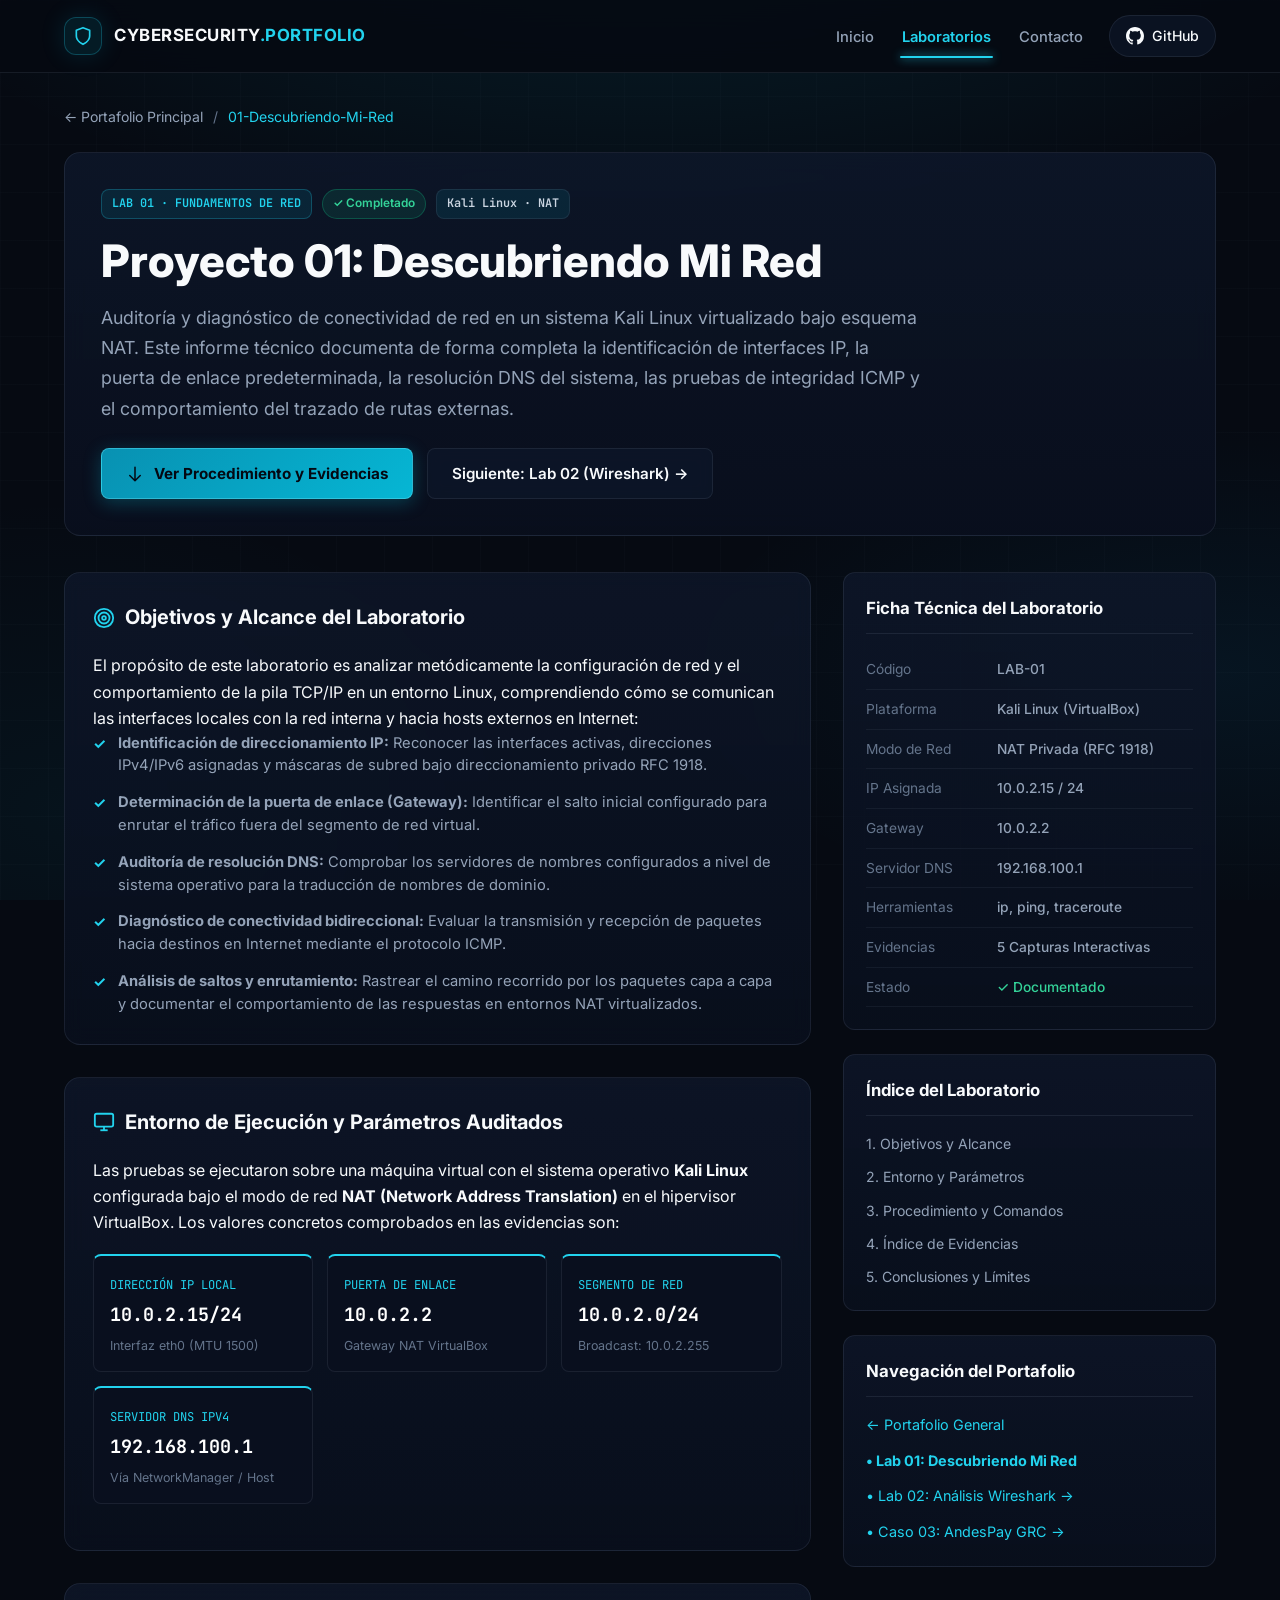
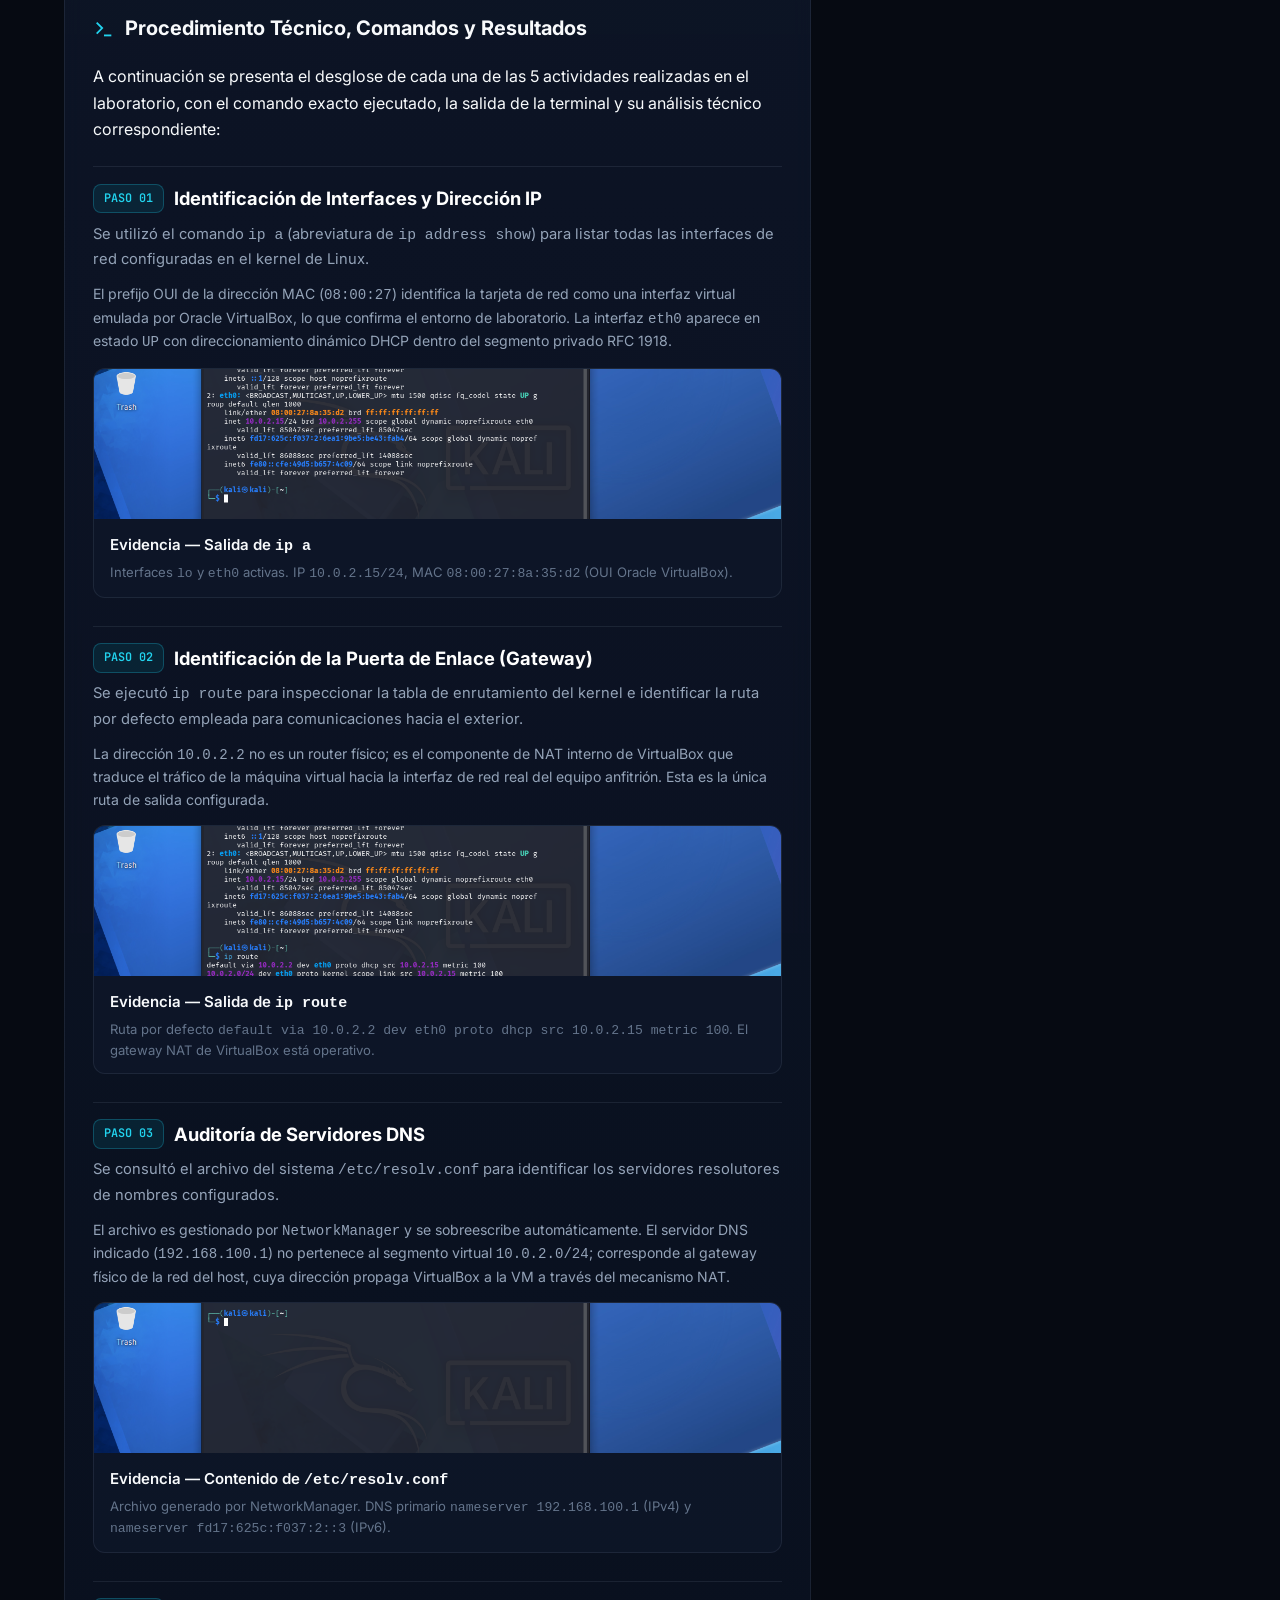
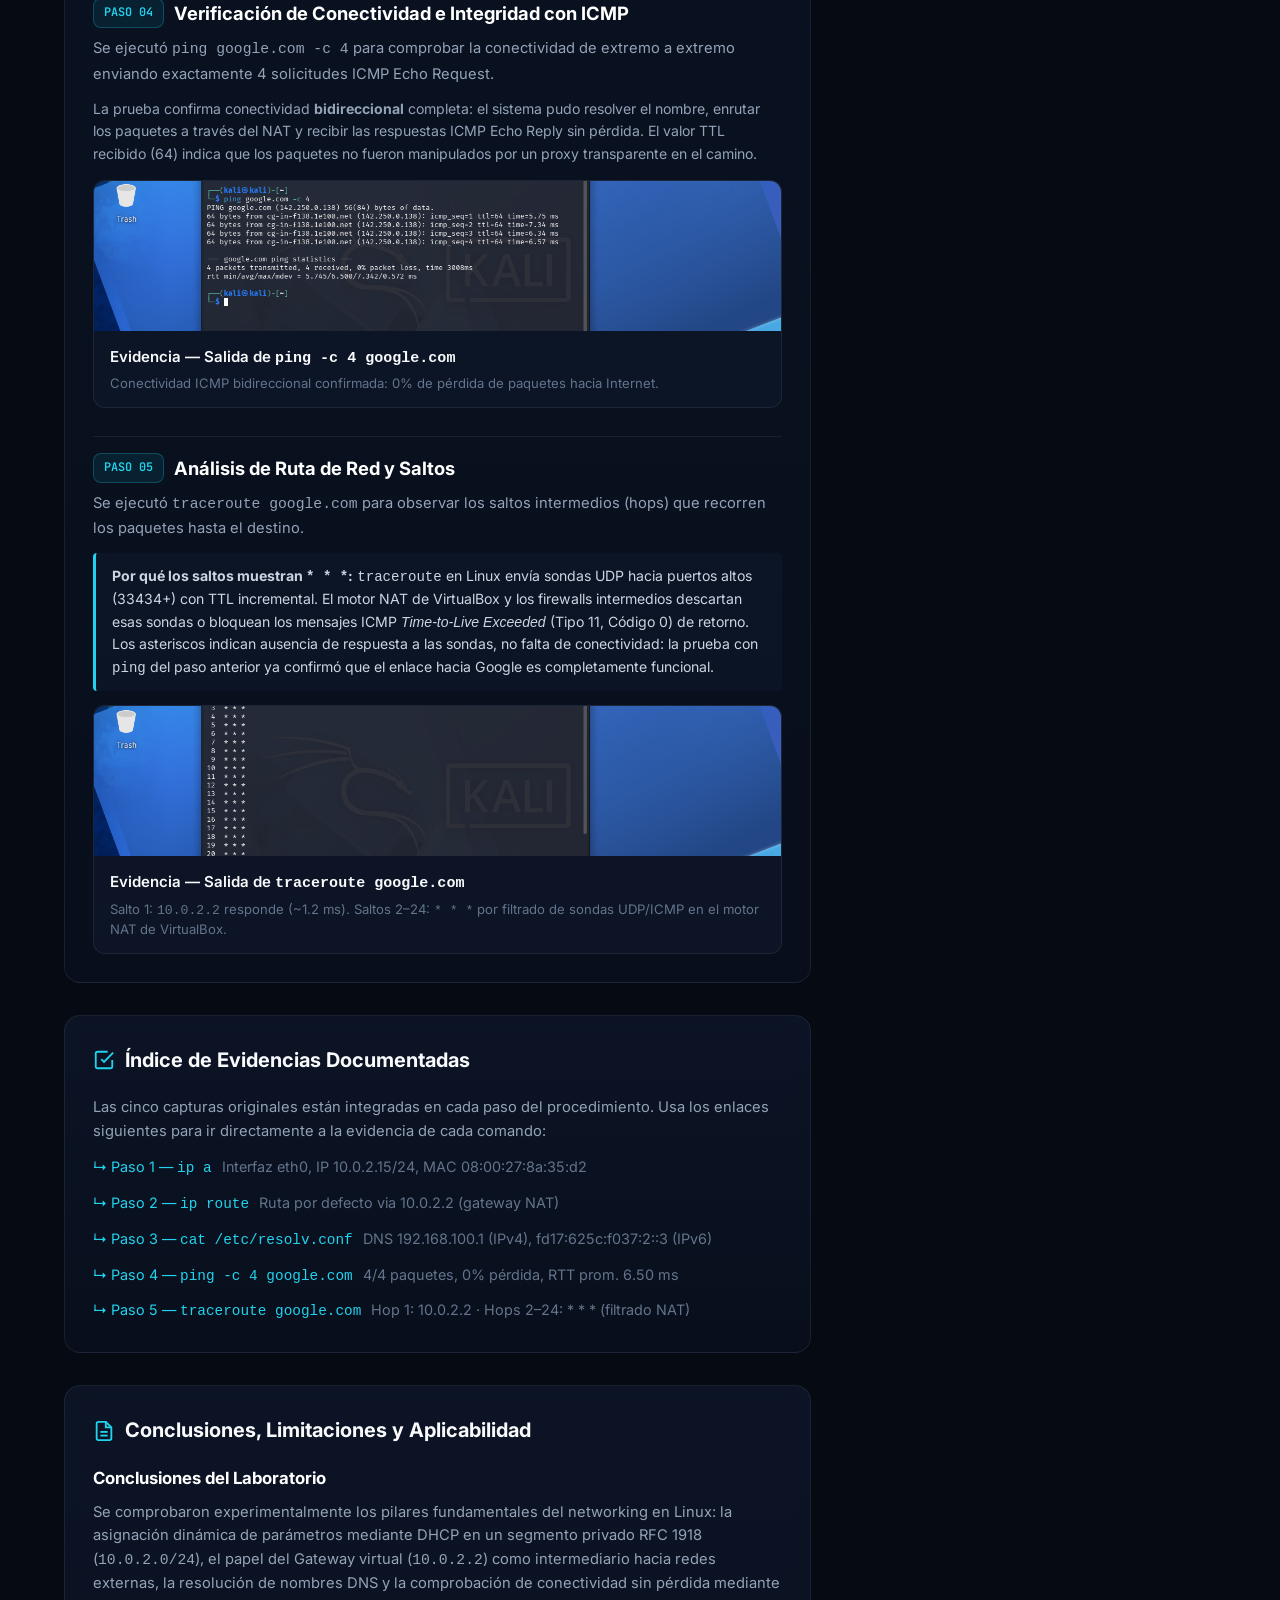
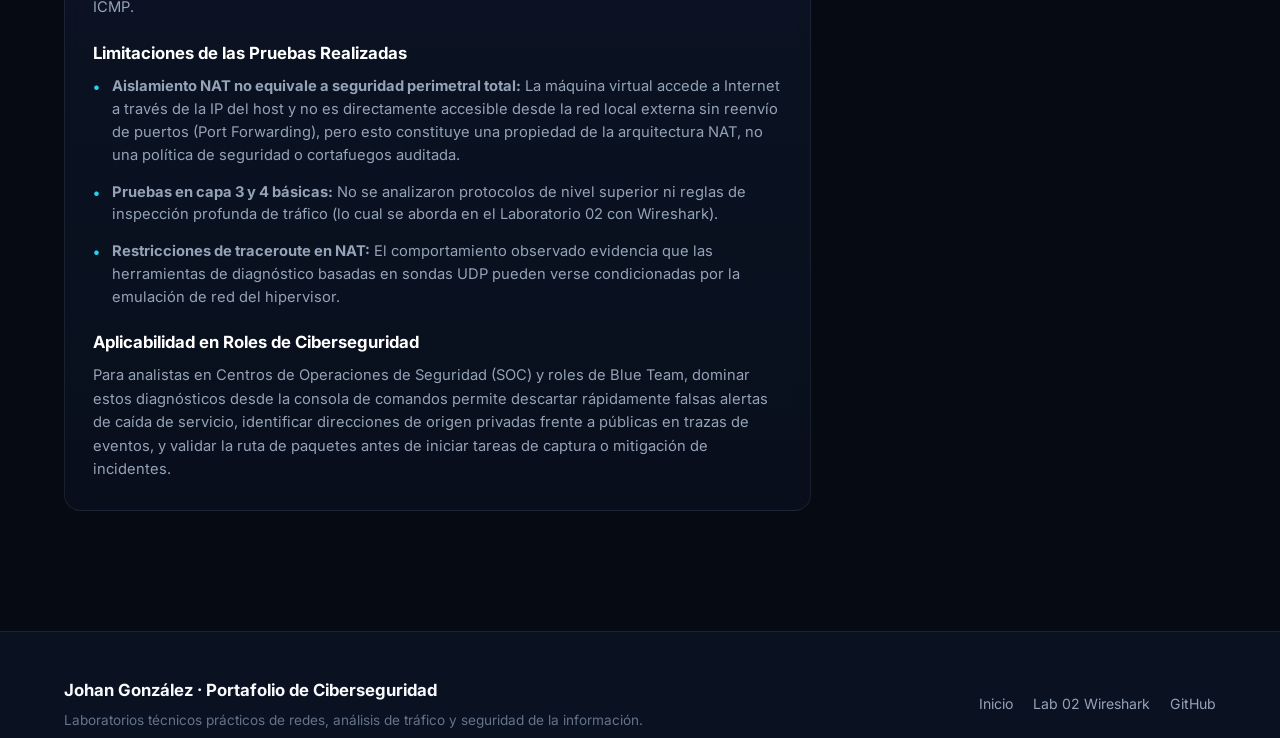
==== commit fb74e0c9: "feat-grc-andes-pay-update" ====
--- a/01-Descubriendo-Mi-Red/index.html
+++ b/01-Descubriendo-Mi-Red/index.html
@@ -470,6 +470,7 @@
             <li><a href="../index.html">← Portafolio General</a></li>
             <li><strong style="color: var(--cyan-bright);">• Lab 01: Descubriendo Mi Red</strong></li>
             <li><a href="../02-Wireshark-Traffic-Analysis/index.html">• Lab 02: Análisis Wireshark →</a></li>
+            <li><a href="../03-AndesPay-GRC/index.html">• Caso 03: AndesPay GRC →</a></li>
           </ul>
         </div>
 
--- a/assets/css/style.css
+++ b/assets/css/style.css
@@ -1388,6 +1388,316 @@
   max-height: 75vh;
   object-fit: contain;
   border-radius: var(--radius-sm);
+}
+
+/* --------------------------------------------------------------------------
+   12b. Ficha de Registro de Riesgos GRC (AndesPay)
+   -------------------------------------------------------------------------- */
+.callout-disclaimer {
+  background: rgba(245, 158, 11, 0.07);
+  border: 1px solid rgba(245, 158, 11, 0.25);
+  border-left: 4px solid var(--accent-amber-bright);
+  border-radius: var(--radius-md);
+  padding: 18px 22px;
+  margin-bottom: 28px;
+  display: flex;
+  gap: 16px;
+  align-items: flex-start;
+  backdrop-filter: blur(10px);
+}
+
+.callout-disclaimer-icon {
+  color: var(--accent-amber-bright);
+  flex-shrink: 0;
+  margin-top: 2px;
+}
+
+.callout-disclaimer h4 {
+  font-size: 0.96rem;
+  font-weight: 700;
+  color: var(--accent-amber-bright);
+  margin-bottom: 6px;
+}
+
+.callout-disclaimer p {
+  font-size: 0.88rem;
+  color: var(--text-secondary);
+  line-height: 1.6;
+  margin: 0;
+}
+
+.concept-grid {
+  display: grid;
+  grid-template-columns: repeat(auto-fit, minmax(240px, 1fr));
+  gap: 18px;
+  margin-top: 20px;
+}
+
+.concept-card {
+  background: rgba(14, 23, 42, 0.7);
+  border: 1px solid var(--border-subtle);
+  border-radius: var(--radius-md);
+  padding: 22px;
+  transition: all var(--transition-normal);
+  display: flex;
+  flex-direction: column;
+  position: relative;
+  overflow: hidden;
+}
+
+.concept-card:hover {
+  border-color: var(--cyan-bright);
+  transform: translateY(-2px);
+  box-shadow: 0 8px 24px rgba(0, 0, 0, 0.4);
+}
+
+.concept-card-top {
+  display: flex;
+  justify-content: space-between;
+  align-items: center;
+  margin-bottom: 14px;
+}
+
+.concept-pill {
+  font-family: var(--font-mono);
+  font-size: 0.75rem;
+  font-weight: 600;
+  padding: 3px 8px;
+  border-radius: var(--radius-xs);
+  text-transform: uppercase;
+}
+
+.concept-pill.riesgo {
+  background: rgba(244, 63, 94, 0.15);
+  color: #fb7185;
+  border: 1px solid rgba(244, 63, 94, 0.3);
+}
+
+.concept-pill.control {
+  background: rgba(16, 185, 129, 0.15);
+  color: var(--accent-emerald-bright);
+  border: 1px solid rgba(16, 185, 129, 0.3);
+}
+
+.concept-pill.hallazgo {
+  background: rgba(245, 158, 11, 0.15);
+  color: var(--accent-amber-bright);
+  border: 1px solid rgba(245, 158, 11, 0.3);
+}
+
+.concept-pill.incidente {
+  background: rgba(168, 85, 247, 0.15);
+  color: #c084fc;
+  border: 1px solid rgba(168, 85, 247, 0.3);
+}
+
+.concept-card h3 {
+  font-size: 1.05rem;
+  font-weight: 700;
+  color: var(--text-primary);
+  margin-bottom: 8px;
+}
+
+.concept-card p {
+  font-size: 0.88rem;
+  color: var(--text-secondary);
+  line-height: 1.55;
+  margin-bottom: 14px;
+  flex-grow: 1;
+}
+
+.concept-example {
+  background: rgba(5, 8, 17, 0.7);
+  border: 1px solid rgba(148, 163, 184, 0.1);
+  border-radius: var(--radius-xs);
+  padding: 10px 12px;
+  font-size: 0.82rem;
+  color: var(--text-muted);
+}
+
+.concept-example strong {
+  color: var(--text-secondary);
+  display: block;
+  font-size: 0.76rem;
+  text-transform: uppercase;
+  letter-spacing: 0.04em;
+  margin-bottom: 4px;
+}
+
+/* Ficha destacada de Registro de Riesgo */
+.risk-card-full {
+  background: linear-gradient(180deg, rgba(14, 23, 42, 0.95) 0%, rgba(9, 15, 29, 0.98) 100%);
+  border: 1px solid rgba(56, 189, 248, 0.25);
+  border-top: 3px solid var(--cyan-bright);
+  border-radius: var(--radius-lg);
+  padding: 28px;
+  position: relative;
+  box-shadow: 0 12px 36px rgba(0, 0, 0, 0.5);
+}
+
+.risk-header-row {
+  display: flex;
+  justify-content: space-between;
+  align-items: flex-start;
+  flex-wrap: wrap;
+  gap: 16px;
+  margin-bottom: 24px;
+  padding-bottom: 18px;
+  border-bottom: 1px solid var(--border-subtle);
+}
+
+.risk-title-group h3 {
+  font-size: 1.4rem;
+  font-weight: 700;
+  color: var(--text-primary);
+  margin-top: 8px;
+}
+
+.risk-status-tag {
+  display: inline-flex;
+  align-items: center;
+  gap: 8px;
+  padding: 6px 14px;
+  border-radius: var(--radius-full);
+  font-size: 0.82rem;
+  font-weight: 600;
+  background: rgba(245, 158, 11, 0.15);
+  color: var(--accent-amber-bright);
+  border: 1px solid rgba(245, 158, 11, 0.35);
+}
+
+.risk-status-tag .pulse-dot {
+  background-color: var(--accent-amber-bright);
+  box-shadow: 0 0 8px var(--accent-amber-bright);
+}
+
+.risk-grid-two {
+  display: grid;
+  grid-template-columns: 1fr 1fr;
+  gap: 20px;
+  margin-bottom: 20px;
+}
+
+@media (max-width: 768px) {
+  .risk-grid-two {
+    grid-template-columns: 1fr;
+  }
+}
+
+.risk-field-box {
+  background: rgba(11, 19, 36, 0.6);
+  border: 1px solid var(--border-subtle);
+  border-radius: var(--radius-sm);
+  padding: 16px 18px;
+}
+
+.risk-field-box.accent-border {
+  border-left: 3px solid var(--cyan-bright);
+}
+
+.risk-field-label {
+  font-size: 0.78rem;
+  text-transform: uppercase;
+  letter-spacing: 0.05em;
+  color: var(--text-muted);
+  font-weight: 600;
+  display: flex;
+  align-items: center;
+  gap: 8px;
+  margin-bottom: 8px;
+}
+
+.risk-field-label svg {
+  color: var(--cyan-bright);
+}
+
+.risk-field-value {
+  color: var(--text-secondary);
+  font-size: 0.92rem;
+  line-height: 1.6;
+}
+
+.risk-field-value strong {
+  color: var(--text-primary);
+}
+
+.risk-pill-list {
+  display: flex;
+  flex-direction: column;
+  gap: 8px;
+  margin-top: 6px;
+}
+
+.risk-pill-item {
+  display: flex;
+  align-items: flex-start;
+  gap: 8px;
+  font-size: 0.88rem;
+  color: var(--text-secondary);
+}
+
+.risk-pill-item svg {
+  flex-shrink: 0;
+  margin-top: 3px;
+  color: var(--accent-amber-bright);
+}
+
+.control-pill-item {
+  display: flex;
+  align-items: flex-start;
+  gap: 8px;
+  font-size: 0.88rem;
+  color: var(--text-secondary);
+}
+
+.control-pill-item svg {
+  flex-shrink: 0;
+  margin-top: 3px;
+  color: var(--accent-emerald-bright);
+}
+
+.risk-eval-box {
+  background: rgba(5, 8, 17, 0.75);
+  border: 1px solid rgba(245, 158, 11, 0.25);
+  border-radius: var(--radius-sm);
+  padding: 16px 18px;
+  margin-top: 18px;
+  display: flex;
+  gap: 14px;
+  align-items: center;
+}
+
+.risk-eval-box svg {
+  color: var(--accent-amber-bright);
+  flex-shrink: 0;
+}
+
+.risk-eval-box p {
+  font-size: 0.86rem;
+  color: var(--text-secondary);
+  margin: 0;
+  line-height: 1.55;
+}
+
+.risk-eval-box p strong {
+  color: var(--accent-amber-bright);
+}
+
+.future-placeholder {
+  border: 1px dashed rgba(148, 163, 184, 0.2);
+  background: rgba(14, 23, 42, 0.4);
+  border-radius: var(--radius-md);
+  padding: 18px 22px;
+  display: flex;
+  justify-content: space-between;
+  align-items: center;
+  color: var(--text-muted);
+  font-size: 0.9rem;
+  transition: border-color var(--transition-fast);
+}
+
+.future-placeholder:hover {
+  border-color: rgba(34, 211, 238, 0.4);
 }
 
 /* --------------------------------------------------------------------------
